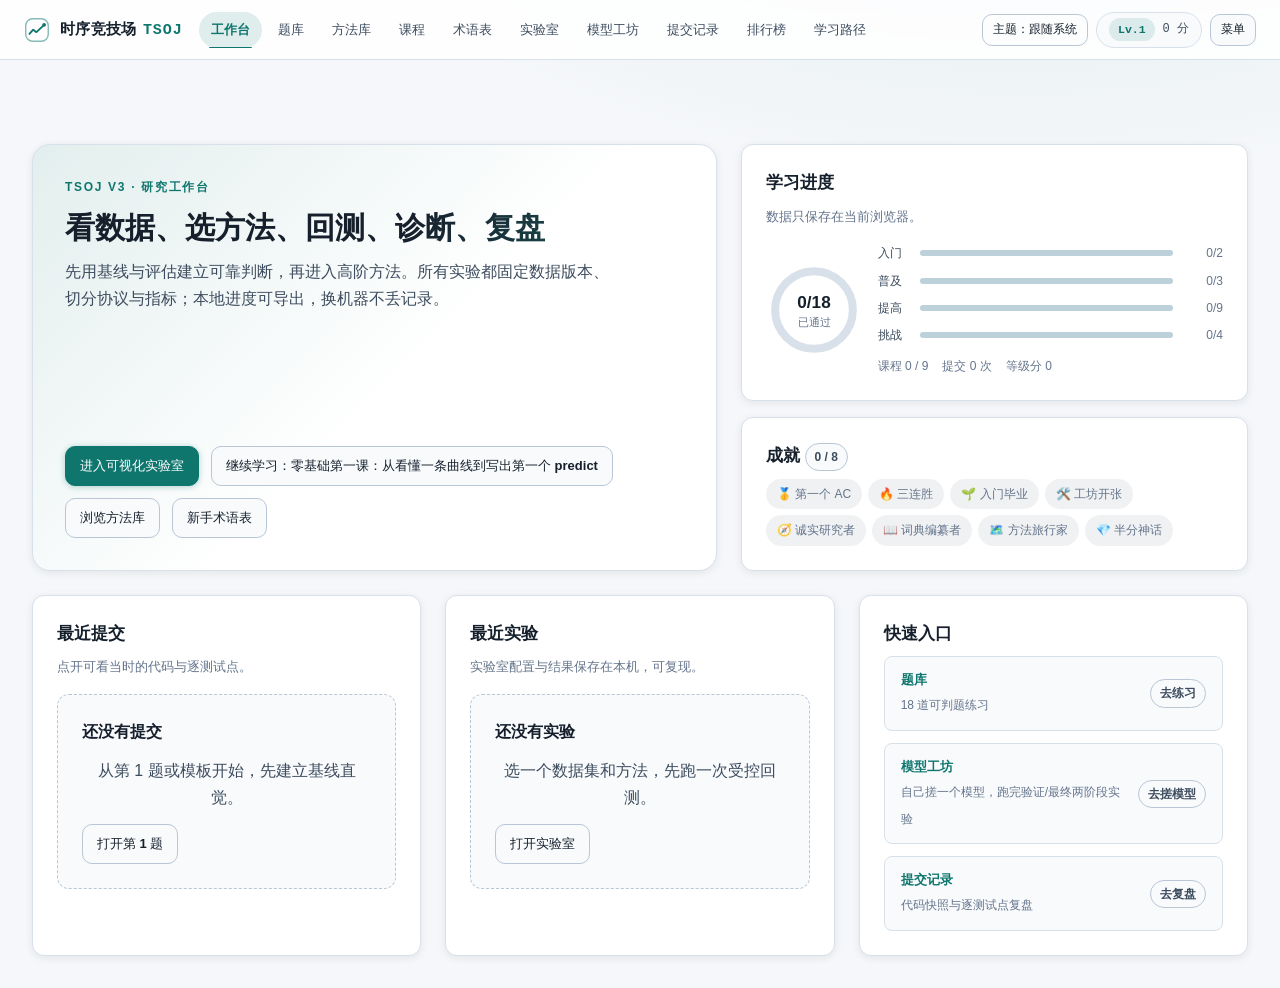
==== index.html @ 906dac53 "fix(v3.9.1): 全面细节审计——router 畸形 hash 崩溃 + CSV 解析边界 + 导入消毒 - router 5 处 decodeURIComponent 未捕获：畸形转义 ha" ====
<!DOCTYPE html>
<html lang="zh-CN">
<head>
<meta charset="utf-8">
<meta name="viewport" content="width=device-width, initial-scale=1">
<!--
  CSP：只保留「网络封锁」这一条，不限制资源来源。
    为什么不用 default-src / script-src 白名单：
      预览面板、文档阅读器这类宿主会把 HTML 塞进 <iframe srcdoc> 渲染，
      此时文档处于「不透明源」，'self' 匹配不到任何 URL —— 连页面自己的 40 个脚本
      都会被一起拦掉，表现为整页白屏（已实测复现）。
    保留什么：
      connect-src 'none'   fetch / XHR / WebSocket / sendBeacon 全部禁止。
                           这才是防「用户代码把数据外传」的关键，且不影响资源加载。
    安全边界在哪：
      真正跑不可信代码的是 judge.js 里的 Web Worker（能力遮蔽 + 原型链冻结 + 超时终止），
      CSP 只是网络层的兜底，不是唯一防线。
-->
<meta http-equiv="Content-Security-Policy" content="connect-src 'none'">
<title>时序竞技场 TSOJ · 时间序列预测在线判题</title>
<meta name="description" content="时序竞技场 TSOJ：写 predict 函数、提交、打败统计基线得分并解锁题解的纯前端时间序列预测判题平台。">
<link rel="stylesheet" href="assets/css/tokens.css?v=fe6d4442">
<link rel="stylesheet" href="assets/css/style.css?v=f87208d3">
<link rel="stylesheet" href="assets/css/components.css?v=613fc188">
<link rel="stylesheet" href="assets/css/pages-v3.css?v=ab569705">

<!-- 启动自检：脚本被拦 / 加载失败 / 1.5s 内没渲染出内容 → 直接把原因显示出来，绝不留白屏 -->
<script>
(function () {
  'use strict';
  var ERRORS = [];
  /** 应用是否已经渲染出内容。渲染过之后就不能再拿遮罩盖页面（见下面的 error 监听）。 */
  var booted = false;
  function appAlive() {
    var v = document.getElementById('view');
    return !!(v && v.innerHTML.replace(/\s+/g, '').length > 0);
  }
  function esc(s) {
    return String(s == null ? '' : s).replace(/[&<>"]/g, function (c) {
      return { '&': '&amp;', '<': '&lt;', '>': '&gt;', '"': '&quot;' }[c];
    });
  }
  function panel(title, detail) {
    var old = document.getElementById('bootFail');
    if (old) {
      var ul = document.getElementById('bootFailDetail');
      if (ul) ul.innerHTML += '<li>' + esc(detail) + '</li>';
      return;
    }
    if (!document.body) return;
    var box = document.createElement('div');
    box.id = 'bootFail';
    box.setAttribute('style', 'position:fixed;inset:0;z-index:99999;padding:32px;background:#0d1117;color:#e6edf3;font:13px/1.8 ui-monospace,Consolas,monospace;overflow:auto');
    box.innerHTML =
      '<h2 style="margin:0 0 12px;font:600 16px/1.4 system-ui;color:#ff9b9b">' + esc(title) + '</h2>' +
      '<p style="margin:0 0 10px;color:#9aa7b6">页面没能正常启动。浏览器给出的原因：</p>' +
      '<ul id="bootFailDetail" style="margin:0 0 18px;padding-left:20px;color:#ffb4b4">' +
      '<li>' + esc(detail) + '</li></ul>' +
      '<p style="margin:0 0 6px;color:#9aa7b6">常见原因与处理：</p>' +
      '<ol style="margin:0;padding-left:20px;color:#c9d4e0">' +
      '<li>脚本被安全策略或广告拦截插件拦了 —— 换 Edge / Chrome 直接打开 index.html</li>' +
      '<li>通过 http 打开时服务器没正确返回 assets 目录 —— 检查 40 个 js 是否都是 200</li>' +
      '<li>拿到的是旧缓存 —— 按 Ctrl+F5 强制刷新</li></ol>' +
      '<p style="margin:18px 0 0"><button type="button" id="bootFailClose" ' +
      'style="font:inherit;padding:6px 14px;border-radius:6px;border:1px solid #3d4652;background:#1b222b;color:#c9d4e0;cursor:pointer">' +
      '关闭提示，继续尝试使用</button></p>';
    document.body.appendChild(box);
    // 必须能关掉：遮罩是 position:fixed 全屏、z-index 极高，关不掉就等于「整站点不动」
    var close = document.getElementById('bootFailClose');
    if (close) {
      close.addEventListener('click', function () {
        if (box.parentNode) box.parentNode.removeChild(box);
      });
    }
  }
  window.addEventListener('error', function (e) {
    var msg;
    if (e && e.target && e.target.tagName === 'SCRIPT') {
      msg = '脚本无法加载：' + (e.target.src || '(未知)');
    } else {
      msg = (e && e.message) ? e.message : '未知脚本错误';
      if (e && e.lineno) msg += '（第 ' + e.lineno + ' 行）';
    }
    ERRORS.push(msg);
    // 关键：只有「还没渲染出任何内容」才算启动失败。
    // 已经渲染过之后再出错属于运行期错误，绝不能拿全屏遮罩盖住页面 ——
    // 那会把「某个按钮抛了个错」放大成「整个站点点不动」，且遮罩本身吞掉所有点击。
    if (booted || appAlive()) {
      booted = true;
      if (window.console && window.console.error) window.console.error('[TSOJ] 运行期错误：' + msg);
      return;
    }
    panel('启动失败', msg);
  }, true);
  window.addEventListener('unhandledrejection', function (e) {
    var r = e && e.reason;
    ERRORS.push('未处理的 Promise 异常：' + ((r && r.message) || r));
  });
  window.addEventListener('load', function () {
    // 脚本全被拦：load 后 TSJ 仍不存在，立刻报（不用等）
    if (typeof window.TSJ === 'undefined') {
      panel('启动失败', '脚本全部被拦截：window.TSJ 未定义（多半是 CSP 或广告拦截插件所致）');
      return;
    }
    // 否则给渲染留出时间：每 500ms 看一次，最多 8 秒
    var tries = 0;
    var timer = setInterval(function () {
      var v = document.getElementById('view');
      if (v && v.innerHTML.replace(/\s+/g, '').length > 0) { booted = true; clearInterval(timer); return; }
      tries++;
      if (tries < 16) return;
      clearInterval(timer);
      if (appAlive()) { booted = true; return; }
      panel('启动失败', '脚本已加载，但 8 秒内没有渲染出任何内容' +
        (ERRORS.length ? '：' + ERRORS[0] : '（无错误信息）'));
    }, 500);
  });
})();
</script>
</head>
<body>

<!-- ============ 跳转链接 ============
     必须是 body 的第一个可聚焦元素：放在顶栏之后的话，键盘用户要先 Tab 过
     logo / 主题 / 菜单 三下才轮到它，「跳过导航」等于没跳。 -->
<a class="ds-skip-link" href="#view">跳到主要内容</a>

<!-- ============ 顶部固定栏 ============ -->
<header class="topbar wk-topbar">
  <a class="brand wk-brand" href="#/" aria-label="时序竞技场 TSOJ 工作台">
    <svg class="brand-logo" width="26" height="26" viewBox="0 0 24 24" fill="none" aria-hidden="true">
      <rect x="1.6" y="1.6" width="20.8" height="20.8" rx="6.4" stroke="currentColor" stroke-width="1.3" opacity="0.5"/>
      <path d="M5 15.6l3.5-3.9 3 2.3L18.6 7.2" stroke="currentColor" stroke-width="1.7"
            stroke-linecap="round" stroke-linejoin="round"/>
      <circle cx="18.6" cy="7.2" r="1.7" fill="currentColor"/>
    </svg>
    <span class="brand-text">时序竞技场 <b>TSOJ</b></span>
  </a>

  <nav class="nav wk-nav" id="nav" aria-label="主导航">
    <a href="#/" data-nav="dashboard">工作台</a>
    <a href="#/problems" data-nav="problems">题库</a>
    <a href="#/methods" data-nav="methods">方法库</a>
    <a href="#/learn" data-nav="learn">课程</a>
    <a href="#/glossary" data-nav="glossary">术语表</a>
    <a href="#/lab" data-nav="lab">实验室</a>
    <a href="#/studio" data-nav="studio">模型工坊</a>
    <a href="#/submissions" data-nav="submissions">提交记录</a>
    <a href="#/ranking" data-nav="ranking">排行榜</a>
    <a href="#/path" data-nav="path">学习路径</a>
  </nav>

  <div class="topbar-right wk-actions">
    <button class="ds-btn ds-btn-ghost ds-btn-sm" id="btnTheme" type="button" aria-label="切换深浅主题">主题</button>
    <div class="score-chip wk-score" id="scoreChip" title="累计等级分 = 各题历史最高分之和">
      <span class="lv" id="lvText">Lv.1</span>
      <span class="pts" id="ptsText">0 分</span>
    </div>
    <button class="ds-btn ds-btn-sm wk-menu-btn" id="btnMenu" type="button" aria-expanded="false" aria-controls="drawerNav">菜单</button>
  </div>
</header>

<nav class="wk-drawer" id="drawerNav" aria-label="移动端主导航">
  <a href="#/" data-nav="dashboard">工作台</a>
  <a href="#/problems" data-nav="problems">题库</a>
  <a href="#/methods" data-nav="methods">方法库</a>
  <a href="#/learn" data-nav="learn">课程</a>
    <a href="#/glossary" data-nav="glossary">术语表</a>
  <a href="#/lab" data-nav="lab">实验室</a>
    <a href="#/studio" data-nav="studio">模型工坊</a>
  <a href="#/submissions" data-nav="submissions">提交记录</a>
  <a href="#/ranking" data-nav="ranking">排行榜</a>
  <a href="#/path" data-nav="path">学习路径</a>
</nav>

<!-- ============ 视图容器 ============
     tabindex="-1"：路由切换后把焦点交给 #view，读屏用户能感知「内容已更新」 -->
<main id="view" class="view wk-main" role="main" tabindex="-1"></main>

<!-- ============ 引导 / 弹层 ============
     role/aria-modal 由 app/a11y.js 在打开时再确认一次；关闭后焦点回到 #view -->
<div id="overlay" class="overlay hidden" role="dialog" aria-modal="true" tabindex="-1"></div>

<!-- ============ 轻提示（aria-live 播报，不打断操作） ============ -->
<div id="toast" class="toast" role="status" aria-live="polite"></div>

<!-- 经典 script 按顺序加载，全部挂到 window.TSJ 命名空间
     应用层顺序固定：util → core → schema → store → storage → ui → a11y → views → problem → pages → library → boards → app.js
     （app.js 必须最后，末尾同步 init()） -->
<!-- 脚本没跑起来时的兜底。
     必须做成 fixed 卡片：`<main>` 有 min-height:calc(100vh - 顶栏)，放在它后面的普通流内容
     会被顶到首屏之外 —— 用户看到的只是「顶栏正常、内容区全空、点哪都没反应」。
     触发场景：预览面板把 HTML 塞进 <iframe sandbox>（默认拦脚本）、浏览器禁用 JS。
     注意：这段只在脚本被禁用时渲染，不影响正常布局。 -->
<noscript>
  <div class="boot-noscript">
    <h2>这个页面需要 JavaScript，但它没有运行</h2>
    <p>内容区是空的、导航点不动，原因就在这里 —— 不是链接坏了。</p>
    <p><b>最常见的原因</b>：预览面板把页面放进了带 <code>sandbox</code> 的 iframe，默认会拦掉脚本；
    其次是浏览器或插件禁用了 JavaScript。</p>
    <p><b>怎么用</b>：把 <code>ts-dojo-standalone.html</code> 下载到本机，双击用 Edge / Chrome 打开；
    或在预览面板里选「在浏览器中打开」。</p>
  </div>
</noscript>
<script src="assets/js/datasets.js?v=e1bd942b"></script>
<script src="assets/js/problems.js?v=8197e00b"></script>
<script src="assets/js/methods.js?v=92c8630b"></script>
<script src="assets/js/content/references.js?v=fe60ee92"></script>
<script src="assets/js/content/courses.js?v=5e09eb31"></script>
<script src="assets/js/content/method-details.js?v=fdebb608"></script>
<script src="assets/js/content/content.js?v=2ddaf58b"></script>
<script src="assets/js/content/glossary.js?v=87dd8666"></script>
<script src="assets/js/judge.js?v=c2e265e6"></script>
<script src="assets/js/editor.js?v=e41fe62d"></script>
<script src="assets/js/chart.js?v=30a3c952"></script>
<script src="assets/js/charts/core.js?v=5595901f"></script>
<script src="assets/js/charts/series.js?v=4a88d36e"></script>
<script src="assets/js/charts/diagnostics.js?v=fa1a8b98"></script>
<script src="assets/js/lab/config.js?v=de6f9e04"></script>
<script src="assets/js/lab/adapters.js?v=f62e1678"></script>
<script src="assets/js/lab/stats.js?v=9e54bdd4"></script>
<script src="assets/js/lab/runner.js?v=dd9cc347"></script>
<script src="assets/js/app/util.js?v=81bf3847"></script>
<script src="assets/js/app/core.js?v=04b279d8"></script>
<script src="assets/js/app/schema.js?v=b1d13809"></script>
<script src="assets/js/app/store.js?v=28517197"></script>
<script src="assets/js/app/storage.js?v=a0a5187d"></script>
<script src="assets/js/app/lifecycle.js?v=a4d6578a"></script>
<script src="assets/js/app/ui.js?v=2ae4d02e"></script>
<script src="assets/js/app/a11y.js?v=8a036472"></script>
<script src="assets/js/app/theme.js?v=ed67524f"></script>
<script src="assets/js/app/views.js?v=43b06c35"></script>
<script src="assets/js/app/problem-extras.js?v=074fc346"></script>
<script src="assets/js/app/problem.js?v=e3df9dd5"></script>
<script src="assets/js/app/pages.js?v=16de4e5e"></script>
<script src="assets/js/app/lab-storage.js?v=7b178608"></script>
<script src="assets/js/app/lab-panels.js?v=d1c740d0"></script>
<script src="assets/js/app/lab-live.js?v=4b950d56"></script>
<script src="assets/js/app/studio-storage.js?v=dfff11ae"></script>
<script src="assets/js/app/studio-report.js?v=4410826a"></script>
<script src="assets/js/app/studio-csv.js?v=635934df"></script>
<script src="assets/js/app/studio.js?v=3a1cf15b"></script>
<script src="assets/js/app/achievements.js?v=d79f0867"></script>
<script src="assets/js/app/dashboard.js?v=efd6ea77"></script>
<script src="assets/js/app/learn.js?v=cce3dd77"></script>
<script src="assets/js/app/method-detail.js?v=af1941c5"></script>
<script src="assets/js/app/lab.js?v=743af1bf"></script>
<script src="assets/js/app/library.js?v=3eeaffea"></script>
<script src="assets/js/app/glossary.js?v=6ab46bc1"></script>
<script src="assets/js/app/boards.js?v=8d7dd0d4"></script>
<script src="assets/js/app/storage-extras.js?v=9b4e4a46"></script>
<script src="assets/js/app/cmdk.js?v=8ed14d74"></script>
<script src="assets/js/app/links.js?v=c2ed7a20"></script>
<script src="assets/js/app/router.js?v=6ae5d478"></script>
<script src="assets/js/app.js?v=1b95347c"></script>
</body>
</html>
---- assets/css/tokens.css ----
/* =========================================================================
   v3 设计令牌（Design Tokens）
   - 只放变量，不放业务样式；html:root 优先级高于旧 style.css 的 :root，
     因此可以安全地按「tokens → 旧样式 → 组件 → 页面」顺序加载并覆盖旧硬编码色。
   - light 主题挂在 html[data-theme="light"]；system 由 app/theme.js 解析。
   ========================================================================= */

html:root {
  color-scheme: dark;

  /* 背景与表面 */
  --v3-bg:        #0a0e13;
  --v3-bg-2:      #0e141b;
  --v3-panel:     #121a23;
  --v3-panel-2:   #0f151d;
  --v3-panel-3:   #17212c;
  --v3-line:      #222c37;
  --v3-line-2:    #334154;
  --v3-shadow:    0 10px 30px rgba(0, 0, 0, 0.35);
  --v3-shadow-sm: 0 2px 8px rgba(0, 0, 0, 0.28);

  /* 文本 */
  --v3-text:      #e6edf5;
  --v3-text-dim:  #b3c0d0;
  --v3-muted:     #8b98a9;

  /* 品牌与状态 */
  --v3-accent:      #2dd4bf;
  --v3-accent-2:    #22b8a6;
  --v3-accent-soft: rgba(45, 212, 191, 0.14);
  --v3-indigo:      #8b9cff;
  --v3-violet:      #c084fc;
  --v3-ok:          #34d399;
  --v3-warn:        #f5b942;
  --v3-err:         #f87171;

  /* 方法五层 tier 色：卡片徽标 / 分类点 / 课程级别着色用（深色） */
  --tier-classic:     #2dd4bf;
  --tier-competition: #f5b942;
  --tier-deep:        #c084fc;
  --tier-foundation:  #7dd3fc;
  --tier-eval:        #fb7185;

  /* 图表语义色：全站固定，不只靠颜色区分 */
  --v3-chart-history: #7dd3fc;
  --v3-chart-actual:  #34d399;
  --v3-chart-pred:    #2dd4bf;
  --v3-chart-baseline:#f5b942;
  --v3-chart-interval:rgba(125, 211, 252, 0.16);
  --v3-chart-grid:    rgba(147, 165, 183, 0.18);
  --v3-chart-axis:    #8b98a9;

  /* 代码编辑器（自研编辑器用）：浅色主题必须整套换掉，
     否则浅底上还是粉彩字——正文 #c9d5e1 在 #f8fafc 上对比度只有 1.3:1 */
  --ed-fg:         #c9d5e1;
  --ed-gutter-bg:  #0b1116;
  --ed-gutter-fg:  #55636f;
  --tok-com:       #5a6a7a;
  --tok-str:       #a5e8a0;
  --tok-num:       #f0b072;
  --tok-kw:        #8b9cff;
  --tok-bi:        #4fd1c5;

  /* 难度徽章 / 正文代码块：浅色下必须换深色字，否则 1.2–1.6:1 */
  --diff-ru:       #4ade80;
  --diff-pu:       #60a5fa;
  --diff-ti:       #fbbf24;
  --diff-ch:       #f87171;
  --md-code-fg:    #9ee9dc;
  --md-pre-fg:     #c8d4e0;

  /* 字体与节奏 */
  --v3-sans: -apple-system, BlinkMacSystemFont, "Segoe UI", "PingFang SC",
    "Hiragino Sans GB", "Microsoft YaHei", "Source Han Sans SC", "Noto Sans CJK SC", sans-serif;
  --v3-mono: ui-monospace, SFMono-Regular, "SF Mono", Menlo, Consolas,
    "Liberation Mono", "Courier New", monospace;

  --v3-fs-body: 16px;
  --v3-fs-sm: 13px;
  --v3-fs-xs: 12px;
  --v3-fs-h1: 30px;
  --v3-fs-h2: 22px;
  --v3-fs-h3: 17px;

  --v3-space-1: 4px;
  --v3-space-2: 8px;
  --v3-space-3: 12px;
  --v3-space-4: 16px;
  --v3-space-5: 24px;
  --v3-space-6: 32px;

  --v3-radius-sm: 8px;
  --v3-radius: 12px;
  --v3-radius-lg: 18px;

  --v3-max: 1280px;
  --v3-topbar-h: 60px;
}

html[data-theme="light"] {
  color-scheme: light;

  --v3-bg:        #f5f7fa;
  --v3-bg-2:      #eef2f7;
  --v3-panel:     #ffffff;
  --v3-panel-2:   #f8fafc;
  --v3-panel-3:   #eef2f7;
  --v3-line:      #d8e0ea;
  --v3-line-2:    #b9c6d6;
  --v3-shadow:    0 10px 28px rgba(15, 23, 42, 0.10);
  --v3-shadow-sm: 0 2px 8px rgba(15, 23, 42, 0.08);

  --v3-text:      #16202c;
  --v3-text-dim:  #3d4c5e;
  --v3-muted:     #64748b;

  --v3-accent:      #0f766e;
  --v3-accent-2:    #115e59;
  --v3-accent-soft: rgba(15, 118, 110, 0.12);
  --v3-indigo:      #4f46e5;
  --v3-violet:      #7c3aed;
  --v3-ok:          #047857;
  --v3-warn:        #b45309;
  --v3-err:         #b91c1c;

  --tier-classic:     #0f766e;
  --tier-competition: #b45309;
  --tier-deep:        #7c3aed;
  --tier-foundation:  #0369a1;
  --tier-eval:        #be123c;

  --v3-chart-history: #0369a1;
  --v3-chart-actual:  #047857;
  --v3-chart-pred:    #0f766e;
  --v3-chart-baseline:#b45309;
  --v3-chart-interval:rgba(3, 105, 161, 0.12);
  --v3-chart-grid:    rgba(100, 116, 139, 0.24);
  --v3-chart-axis:    #475569;

  /* 编辑器：浅底深字。取值都按 WCAG AA（≥4.5:1）对着 --v3-panel-2 校过 */
  --ed-fg:         #1f2937;
  --ed-gutter-bg:  #eef2f7;
  --ed-gutter-fg:  #64748b;
  --tok-com:       #6b7280;
  --tok-str:       #047857;
  --tok-num:       #b45309;
  --tok-kw:        #4338ca;
  --tok-bi:        #0f766e;
  --diff-ru:       #15803d;
  --diff-pu:       #1d4ed8;
  --diff-ti:       #b45309;
  --diff-ch:       #b91c1c;
  --md-code-fg:    #0f766e;
  --md-pre-fg:     #1f2937;
}

/* 让旧变量跟随新令牌，减少“半新半旧”的色板 */
html:root {
  --bg:        var(--v3-bg);
  --bg-2:      var(--v3-bg-2);
  --panel:     var(--v3-panel);
  --panel-2:   var(--v3-panel-2);
  --panel-3:   var(--v3-panel-3);
  --line:      var(--v3-line);
  --line-2:    var(--v3-line-2);
  --text:      var(--v3-text);
  --text-dim:  var(--v3-text-dim);
  --muted:     var(--v3-muted);
  --accent:    var(--v3-accent);
  --accent-2:  var(--v3-accent-2);
  --accent-soft: var(--v3-accent-soft);
  --ok:        var(--v3-ok);
  --warn:      var(--v3-warn);
  --err:       var(--v3-err);
  --indigo:    var(--v3-indigo);
  --purple:    var(--v3-violet);
  --topbar-h:  var(--v3-topbar-h);
  --radius:    var(--v3-radius);
  --sans:      var(--v3-sans);
  --mono:      var(--v3-mono);
}
---- assets/css/style.css ----
/* =========================================================================
   时序竞技场 TSOJ —— 暗色主题样式表
   设计原则：深色底 + 单一青绿强调色，层次靠明度与细边框，不使用花哨渐变。
   ========================================================================= */

:root {
  --bg:        #0b0f14;
  --bg-2:      #0f151c;
  --panel:     #131a22;
  --panel-2:   #0e141a;
  --panel-3:   #182029;
  --line:      #222c37;
  --line-2:    #2e3b4a;
  --text:      #dce4ed;
  --text-dim:  #a5b2c1;
  --muted:     #7a8798;
  --accent:    #2dd4bf;
  --accent-2:  #1fb8a6;
  --accent-soft: rgba(45, 212, 191, 0.12);
  --indigo:    #8b9cff;
  --ok:        #34d399;
  --warn:      #f5b942;
  --err:       #f87171;
  --purple:    #c084fc;

  --sans: -apple-system, BlinkMacSystemFont, "Segoe UI", "PingFang SC", "Hiragino Sans GB",
          "Microsoft YaHei", "Source Han Sans SC", "Noto Sans CJK SC", sans-serif;
  --mono: ui-monospace, SFMono-Regular, "SF Mono", Menlo, Consolas, "Liberation Mono",
          "Courier New", monospace;

  --topbar-h: 56px;
  --radius: 10px;
}

* { box-sizing: border-box; }

html, body { margin: 0; padding: 0; }

body {
  background: var(--bg);
  color: var(--text);
  font-family: var(--sans);
  font-size: 14px;
  line-height: 1.62;
  padding-top: var(--topbar-h);
  -webkit-font-smoothing: antialiased;
  text-rendering: optimizeLegibility;
}

a { color: var(--accent); text-decoration: none; }
a:hover { text-decoration: none; color: #5eead4; }

button { font-family: inherit; font-size: inherit; }

code, pre, kbd { font-family: var(--mono); }

::selection { background: rgba(45, 212, 191, 0.25); }

/* 统一焦点样式：键盘可达性 */
:focus-visible {
  outline: 2px solid var(--accent);
  outline-offset: 2px;
  border-radius: 4px;
}

.hidden { display: none !important; }

/* =========================================================================
   顶部栏
   ========================================================================= */
.topbar {
  position: fixed;
  top: 0; left: 0; right: 0;
  height: var(--topbar-h);
  display: flex;
  align-items: center;
  gap: 26px;
  padding: 0 20px;
  background: rgba(11, 15, 20, 0.94);
  border-bottom: 1px solid var(--line);
  z-index: 60;
}

.brand {
  display: inline-flex;
  align-items: center;
  gap: 9px;
  color: var(--accent);
  flex: 0 0 auto;
}
.brand-text {
  color: var(--text);
  font-size: 15px;
  letter-spacing: 0.02em;
  white-space: nowrap;
}
.brand-text b {
  color: var(--accent);
  font-family: var(--mono);
  letter-spacing: 0.06em;
  margin-left: 2px;
}

.nav {
  display: flex;
  align-items: center;
  gap: 4px;
  flex: 1 1 auto;
}
.nav a {
  color: var(--text-dim);
  padding: 6px 12px;
  border-radius: 7px;
  font-size: 13.5px;
  white-space: nowrap;
  transition: background 0.14s ease, color 0.14s ease;
}
.nav a:hover { background: var(--panel-3); color: var(--text); }
.nav a.on { color: var(--accent); background: var(--accent-soft); }

.topbar-right { flex: 0 0 auto; display: flex; align-items: center; gap: 10px; }

.score-chip {
  display: inline-flex;
  align-items: center;
  gap: 8px;
  border: 1px solid var(--line-2);
  background: var(--panel-2);
  border-radius: 999px;
  padding: 4px 12px 4px 4px;
  font-size: 12.5px;
}
.score-chip .lv {
  background: var(--accent-soft);
  color: var(--accent);
  border-radius: 999px;
  padding: 2px 9px;
  font-family: var(--mono);
  font-size: 11.5px;
  font-weight: 600;
}
.score-chip .pts { color: var(--text-dim); font-family: var(--mono); font-size: 12px; }

/* =========================================================================
   通用页面骨架
   ========================================================================= */
.view { min-height: calc(100vh - var(--topbar-h)); }

.page {
  max-width: 1080px;
  margin: 0 auto;
  padding: 30px 22px 70px;
}

.page-head { margin-bottom: 20px; }
.page-head h1 {
  margin: 0 0 6px;
  font-size: 22px;
  font-weight: 600;
  letter-spacing: 0.01em;
}
.page-head .sub { margin: 0; color: var(--muted); font-size: 13px; }

.section-title {
  margin: 30px 0 12px;
  font-size: 14px;
  font-weight: 600;
  color: var(--text-dim);
  letter-spacing: 0.04em;
}

/* =========================================================================
   难度徽章 / 标签 / 状态
   ========================================================================= */
.badge {
  display: inline-block;
  padding: 1px 9px;
  border-radius: 999px;
  font-size: 11.5px;
  line-height: 19px;
  font-weight: 600;
  border: 1px solid transparent;
  white-space: nowrap;
}
.diff-ru   { color: var(--diff-ru, #4ade80); background: color-mix(in srgb, var(--diff-ru, #4ade80) 10%, transparent); border-color: color-mix(in srgb, var(--diff-ru, #4ade80) 28%, transparent); }
.diff-pu   { color: var(--diff-pu, #60a5fa); background: color-mix(in srgb, var(--diff-pu, #60a5fa) 10%, transparent); border-color: color-mix(in srgb, var(--diff-pu, #60a5fa) 28%, transparent); }
.diff-ti   { color: var(--diff-ti, #fbbf24); background: color-mix(in srgb, var(--diff-ti, #fbbf24) 10%, transparent); border-color: color-mix(in srgb, var(--diff-ti, #fbbf24) 28%, transparent); }
.diff-ch   { color: var(--diff-ch, #f87171); background: color-mix(in srgb, var(--diff-ch, #f87171) 10%, transparent); border-color: color-mix(in srgb, var(--diff-ch, #f87171) 30%, transparent); }

.tag {
  display: inline-block;
  padding: 1px 7px;
  margin: 0 4px 2px 0;
  border-radius: 5px;
  background: var(--panel-3);
  border: 1px solid var(--line);
  color: var(--text-dim);
  font-size: 11px;
  white-space: nowrap;
}

.status-ok  { color: var(--ok); font-weight: 600; }
.status-no  { color: #46525f; }

/* =========================================================================
   筛选 chip
   ========================================================================= */
.filters { display: flex; gap: 8px; flex-wrap: wrap; margin-bottom: 16px; }
.chip {
  background: var(--panel-2);
  border: 1px solid var(--line);
  color: var(--text-dim);
  border-radius: 999px;
  padding: 5px 14px;
  cursor: pointer;
  font-size: 12.5px;
  transition: all 0.14s ease;
}
.chip:hover { border-color: var(--line-2); color: var(--text); }
.chip-on {
  background: var(--accent-soft);
  border-color: rgba(45, 212, 191, 0.45);
  color: var(--accent);
}

/* =========================================================================
   表格
   ========================================================================= */
.table-wrap {
  border: 1px solid var(--line);
  border-radius: var(--radius);
  overflow: hidden;
  background: var(--panel);
}
table.ptable {
  width: 100%;
  border-collapse: separate;
  border-spacing: 0;
  font-size: 13.5px;
}
table.ptable th {
  text-align: left;
  font-weight: 600;
  font-size: 12px;
  letter-spacing: 0.05em;
  color: var(--muted);
  background: var(--panel-2);
  padding: 10px 14px;
  border-bottom: 1px solid var(--line);
  white-space: nowrap;
}
table.ptable td {
  padding: 12px 14px;
  border-bottom: 1px solid var(--line);
  vertical-align: middle;
}
table.ptable tbody tr:last-child td { border-bottom: 0; }
table.ptable tbody tr.prow { cursor: pointer; transition: background 0.12s ease; }
table.ptable tbody tr.prow:hover { background: var(--panel-3); }
table.ptable tbody tr.prow:focus-visible { outline: 2px solid var(--accent); outline-offset: -2px; }
table.ptable .num { text-align: right; font-family: var(--mono); font-size: 12.5px; color: var(--text-dim); }
table.ptable .idx { font-family: var(--mono); color: var(--muted); font-size: 12.5px; }
.p-title { color: var(--text); font-weight: 500; }
.p-title:hover { color: var(--accent); }

/* =========================================================================
   题目页：左右分栏
   ========================================================================= */
.problem-layout {
  display: grid;
  grid-template-columns: var(--split, 46%) 7px minmax(0, 1fr);
  height: calc(100vh - var(--topbar-h));
}

.splitter {
  cursor: col-resize;
  background: var(--line);
  border-left: 1px solid var(--bg);
  border-right: 1px solid var(--bg);
  transition: background 0.14s ease;
}
.splitter:hover, body.dragging .splitter { background: var(--accent-2); }
body.dragging { user-select: none; cursor: col-resize; }

.pane { min-width: 0; min-height: 0; }
.pane-left { overflow-y: auto; padding: 20px 22px 60px; }
.pane-right {
  display: flex;
  flex-direction: column;
  overflow: hidden;
  background: var(--bg-2);
  border-left: 1px solid var(--line);
}

/* 题头 */
.problem-head { border-bottom: 1px solid var(--line); padding-bottom: 14px; margin-bottom: 16px; }
.crumb { font-size: 12px; color: var(--muted); margin-bottom: 8px; }
.crumb a { color: var(--muted); }
.crumb a:hover { color: var(--accent); }
.problem-head h1 { margin: 0 0 10px; font-size: 19px; font-weight: 600; line-height: 1.4; }
.meta-row { display: flex; flex-wrap: wrap; align-items: center; gap: 8px; }
.meta-row .sep { color: var(--line-2); }
.meta-item { font-size: 12px; color: var(--muted); font-family: var(--mono); }

/* =========================================================================
   Markdown 渲染
   ========================================================================= */
.md { font-size: 13.5px; color: var(--text-dim); }
.md .md-h {
  color: var(--text);
  font-size: 13.5px;
  font-weight: 600;
  margin: 22px 0 8px;
  padding-left: 9px;
  border-left: 2px solid var(--accent-2);
  line-height: 1.4;
}
.md .md-p { margin: 0 0 10px; }
.md .md-list { margin: 0 0 12px; padding-left: 20px; }
.md .md-list li { margin: 3px 0; }
.md .md-code {
  background: var(--panel-2);
  border: 1px solid var(--line);
  border-radius: 8px;
  padding: 11px 13px;
  overflow-x: auto;
  font-size: 12.5px;
  line-height: 1.65;
  color: var(--md-pre-fg, #c8d4e0);
  margin: 0 0 12px;
}
.md .md-inline {
  background: var(--panel-3);
  border: 1px solid var(--line);
  border-radius: 4px;
  padding: 0 5px;
  font-size: 12.3px;
  color: var(--md-code-fg, #9ee9dc);
  white-space: nowrap;
}
.md strong { color: var(--text); font-weight: 600; }
.md em { color: var(--text-dim); }
.md .md-hr { border: 0; border-top: 1px solid var(--line); margin: 18px 0; }
.md .md-quote {
  margin: 0 0 12px;
  padding: 8px 12px;
  border-left: 2px solid var(--line-2);
  background: var(--panel-2);
  border-radius: 0 6px 6px 0;
  color: var(--muted);
  font-size: 12.5px;
}

/* 图表卡片 */
.chart-card {
  margin: 18px 0 8px;
  border: 1px solid var(--line);
  border-radius: var(--radius);
  background: var(--panel);
  padding: 12px 12px 8px;
}
.chart-card .chart-title {
  display: flex;
  justify-content: space-between;
  align-items: baseline;
  font-size: 12px;
  color: var(--muted);
  margin-bottom: 6px;
  letter-spacing: 0.03em;
}
.chart-canvas { display: block; width: 100%; }
.chart-legend { display: flex; gap: 16px; flex-wrap: wrap; padding: 4px 2px 2px; }
.legend-item { display: inline-flex; align-items: center; gap: 6px; font-size: 11.5px; color: var(--muted); }
.legend-dot { width: 14px; height: 0; border-top-width: 2px; border-top-style: solid; display: inline-block; }
.legend-dot.dash { border-top-style: dashed; }
/* 事件标记（促销日）：实心圆点，与三种线型图例区分开 */
.legend-dot.dot-mark { width: 7px; height: 7px; border: 0; border-radius: 50%; background: var(--v3-warn); }

/* 分量预览（P18）：总量图下方并排的小图，窄屏自动堆叠 */
.parts-head { font-size: 11px; color: var(--muted); margin-top: 10px; }
.parts-strip { display: grid; grid-template-columns: repeat(auto-fit, minmax(220px, 1fr)); gap: 10px; margin-top: 4px; }
.part-cell { min-width: 0; }
.part-cell .part-name { font-size: 11px; color: var(--muted); margin-bottom: 2px; }
.part-chart { display: block; width: 100%; }

/* 继续深入：本题对应的方法卡与课程（方法库能跳题目，这里是回程路） */
.rel-box {
  display: flex;
  flex-wrap: wrap;
  align-items: center;
  gap: 8px;
  margin: 14px 0 4px;
  padding: 10px 12px;
  border: 1px solid var(--line);
  border-radius: var(--radius);
  background: var(--panel);
}
.rel-label { font-size: 11.5px; color: var(--muted); }
.rel-chip {
  font-size: 12px;
  color: var(--text-dim);
  text-decoration: none;
  border: 1px solid var(--line);
  border-radius: 999px;
  padding: 3px 11px;
  transition: all 0.14s ease;
}
.rel-chip:hover { border-color: var(--line-2); color: var(--text); background: var(--panel-2); }
.rel-chip-course { color: var(--accent); border-color: rgba(45, 212, 191, 0.35); }

/* 提示折叠 */
.hints {
  margin-top: 18px;
  border: 1px solid var(--line);
  border-radius: var(--radius);
  background: var(--panel);
  overflow: hidden;
}
.hints > summary {
  cursor: pointer;
  padding: 11px 14px;
  font-size: 13px;
  color: var(--text-dim);
  list-style: none;
  user-select: none;
}
.hints > summary::-webkit-details-marker { display: none; }
.hints > summary::before {
  content: "▸";
  display: inline-block;
  margin-right: 8px;
  color: var(--accent-2);
  transition: transform 0.15s ease;
}
.hints[open] > summary::before { transform: rotate(90deg); }
.hints > summary:hover { color: var(--text); }
.hints .hints-body { padding: 0 14px 14px 30px; }
.hints ol { margin: 0; padding-left: 16px; color: var(--text-dim); font-size: 13px; }
.hints li { margin: 5px 0; }

/* =========================================================================
   编辑器工具栏 / 按钮
   ========================================================================= */
.editor-toolbar {
  flex: 0 0 auto;
  display: flex;
  flex-wrap: wrap;          /* 放不下就换行，绝不让 hint 文字压到按钮上 */
  align-items: center;
  justify-content: space-between;
  gap: 12px;
  padding: 9px 14px;
  border-bottom: 1px solid var(--line);
  background: var(--panel-2);
}
.tb-left { display: flex; align-items: center; gap: 10px; min-width: 0; flex: 1 1 auto; overflow: hidden; }
.file-chip {
  font-family: var(--mono);
  font-size: 12px;
  color: var(--accent);
  background: var(--accent-soft);
  border-radius: 5px;
  padding: 2px 8px;
  white-space: nowrap;
}
.tb-hint { font-size: 11.5px; color: var(--muted); white-space: nowrap; overflow: hidden; text-overflow: ellipsis; min-width: 0; }
.tb-right { display: flex; align-items: center; gap: 8px; flex: 0 0 auto; }

.btn {
  border: 1px solid var(--line-2);
  background: var(--panel-3);
  color: var(--text-dim);
  border-radius: 7px;
  padding: 6px 13px;
  font-size: 12.5px;
  cursor: pointer;
  white-space: nowrap;
  transition: all 0.14s ease;
}
.btn:hover:not(:disabled) { border-color: #3d4d5f; color: var(--text); background: #1e2732; }
.btn:disabled { opacity: 0.42; cursor: not-allowed; }
.btn-primary {
  background: var(--accent-2);
  border-color: var(--accent-2);
  color: #06211d;
  font-weight: 600;
}
.btn-primary:hover:not(:disabled) { background: #29c9b6; border-color: #29c9b6; color: #06211d; }
.btn-ghost { background: transparent; }
.btn-sm { padding: 4px 10px; font-size: 12px; }

/* =========================================================================
   自研编辑器
   ========================================================================= */
.editor-host {
  flex: 1 1 auto;
  min-height: 180px;
  margin: 12px 14px;
  display: flex;
}

.tsj-editor {
  --ed-font: 13px;
  --ed-line: 20px;
  position: relative;
  display: flex;
  width: 100%;
  height: 100%;
  min-height: 0;
  background: var(--panel-2);
  border: 1px solid var(--line);
  border-radius: 9px;
  overflow: hidden;
  font-family: var(--mono);
}
.tsj-editor:focus-within { border-color: rgba(45, 212, 191, 0.5); }

.ed-gutter {
  flex: 0 0 auto;
  width: 46px;
  overflow: hidden;
  background: var(--ed-gutter-bg, #0b1116);
  border-right: 1px solid var(--line);
  position: relative;
}
.ed-gutter-inner { padding: 10px 0; will-change: transform; }
.ed-ln {
  height: var(--ed-line);
  line-height: var(--ed-line);
  font-size: 11.5px;
  color: var(--ed-gutter-fg, #3f4b58);
  text-align: right;
  padding-right: 9px;
  font-family: var(--mono);
  font-variant-numeric: tabular-nums;
  transition: color 0.12s ease;
}
.ed-ln.cur { color: var(--accent); }
.ed-ln.ed-ln-err { color: var(--err); font-weight: 700; }
.ed-ln.ed-ln-err::before {
  content: "●";
  font-size: 7px;
  margin-right: 4px;
  vertical-align: 2px;
}

.ed-body { position: relative; flex: 1 1 auto; min-width: 0; }

.ed-highlight,
.ed-input {
  position: absolute;
  top: 0; left: 0;
  width: 100%;
  height: 100%;
  margin: 0;
  padding: 10px 12px;
  border: 0;
  font-family: var(--mono);
  font-size: var(--ed-font);
  line-height: var(--ed-line);
  letter-spacing: 0;
  tab-size: 2;
  -moz-tab-size: 2;
  white-space: pre;
  overflow-wrap: normal;
  word-break: normal;
}
.ed-highlight {
  overflow: hidden;
  color: var(--ed-fg, #c9d5e1);
  pointer-events: none;
  z-index: 1;
}
.ed-highlight code { font: inherit; }
.ed-input {
  overflow: auto;
  resize: none;
  background: transparent;
  color: transparent;
  caret-color: var(--accent);
  outline: none;
  z-index: 2;
  white-space: pre;
  overflow-x: auto;
}
.ed-input::selection { background: rgba(45, 212, 191, 0.26); color: transparent; }

/* 语法高亮配色 */
.tok-com { color: var(--tok-com, #5a6a7a); font-style: italic; }
.tok-str { color: var(--tok-str, #a5e8a0); }
.tok-num { color: var(--tok-num, #f0b072); }
.tok-kw  { color: var(--tok-kw, #8b9cff); }
.tok-bi  { color: var(--tok-bi, #4fd1c5); }

/* =========================================================================
   判题结果面板
   ========================================================================= */
.result-panel {
  flex: 0 0 auto;
  max-height: 47%;
  overflow-y: auto;
  border-top: 1px solid var(--line);
  padding: 14px;
  background: var(--bg-2);
}
.result-empty {
  color: var(--muted);
  font-size: 12.5px;
  text-align: center;
  padding: 22px 10px;
  line-height: 1.9;
}
.result-hint { color: var(--text-dim); font-size: 12px; }
.result-empty code {
  background: var(--panel-3);
  border-radius: 4px;
  padding: 1px 5px;
  color: var(--md-code-fg, #9ee9dc);
  font-size: 11.5px;
}

.result-head { display: flex; align-items: center; gap: 16px; margin-bottom: 14px; }

.ring-wrap { position: relative; width: 74px; height: 74px; flex: 0 0 auto; }
.ring { width: 74px; height: 74px; transform: rotate(-90deg); }
.ring-bg { fill: none; stroke: #1c2632; stroke-width: 6; }
.ring-fg { fill: none; stroke: var(--accent); stroke-width: 6; stroke-linecap: round; transition: stroke-dashoffset 0.5s ease; }
.ring-fg.warn { stroke: var(--warn); }
.ring-fg.bad  { stroke: var(--err); }
.ring-label {
  position: absolute;
  inset: 0;
  display: flex;
  flex-direction: column;
  align-items: center;
  justify-content: center;
  font-family: var(--mono);
}
.ring-label b { font-size: 17px; color: var(--text); line-height: 1.1; }
.ring-label span { font-size: 9.5px; color: var(--muted); letter-spacing: 0.08em; }

.result-summary { min-width: 0; }
.verdict { font-size: 13.5px; font-weight: 600; margin-bottom: 3px; }
.verdict-ac  { color: var(--ok); }
.verdict-wa  { color: var(--warn); }
.verdict-re  { color: var(--err); }
.verdict-tle { color: var(--purple); }
.result-sub { font-size: 12px; color: var(--muted); }
.result-sub.dim { color: #5d6a78; font-size: 11.5px; }

.cases { display: flex; flex-direction: column; gap: 4px; margin-bottom: 14px; }
.case {
  display: grid;
  grid-template-columns: 42px 1fr auto auto;
  gap: 10px;
  align-items: center;
  padding: 6px 9px;
  border-radius: 7px;
  background: var(--panel-2);
  border: 1px solid var(--line);
  font-size: 12px;
}
.case .verdict-mini {
  font-family: var(--mono);
  font-size: 10.5px;
  font-weight: 700;
  letter-spacing: 0.04em;
  text-align: center;
  border-radius: 4px;
  padding: 1px 0;
}
.vm-ac  { color: var(--ok);   background: rgba(52, 211, 153, 0.12); }
.vm-wa  { color: var(--warn); background: rgba(245, 185, 66, 0.12); }
.vm-re  { color: var(--err);  background: rgba(248, 113, 113, 0.12); }
.vm-tle { color: var(--purple); background: rgba(192, 132, 252, 0.12); }
.case .case-idx { color: var(--muted); font-size: 11.5px; }
.case .case-metric { font-family: var(--mono); color: var(--text-dim); font-size: 11.5px; text-align: right; }
.case .case-score { font-family: var(--mono); color: var(--text); font-size: 12px; font-weight: 600; min-width: 26px; text-align: right; }
.case .case-err {
  grid-column: 1 / -1;
  color: var(--err);
  font-family: var(--mono);
  font-size: 11.5px;
  padding-top: 4px;
  border-top: 1px dashed rgba(248, 113, 113, 0.25);
  word-break: break-all;
  white-space: pre-wrap;
}

/* 指标对比条 */
.bars { display: flex; flex-direction: column; gap: 6px; }
.bars-title { font-size: 11.5px; color: var(--muted); letter-spacing: 0.04em; margin-bottom: 2px; }
.bar-row { display: grid; grid-template-columns: 104px 1fr 66px; gap: 9px; align-items: center; font-size: 11.5px; }
.bar-label { color: var(--muted); white-space: nowrap; overflow: hidden; text-overflow: ellipsis; }
.bar-label.mine { color: var(--accent); font-weight: 600; }
.bar-track { height: 7px; background: #182029; border-radius: 4px; overflow: hidden; }
.bar-fill { height: 100%; border-radius: 4px; background: #3a4a5c; transition: width 0.45s ease; }
.bar-fill.mine { background: var(--accent); }
.bar-fill.best { background: var(--warn); }
.bar-val { font-family: var(--mono); color: var(--text-dim); text-align: right; font-size: 11px; }

.err-box {
  border: 1px solid rgba(248, 113, 113, 0.35);
  background: rgba(248, 113, 113, 0.07);
  border-radius: 8px;
  padding: 10px 12px;
  color: #ffb4b4;
  font-size: 12px;
  margin-bottom: 12px;
}
.err-box .err-meta { color: var(--muted); font-size: 11.5px; margin-top: 4px; }
.err-box code { color: #ffd0d0; }

.notice {
  border: 1px solid rgba(245, 185, 66, 0.3);
  background: rgba(245, 185, 66, 0.07);
  border-radius: 8px;
  padding: 8px 11px;
  color: #f3cf8a;
  font-size: 11.5px;
  margin-bottom: 10px;
}

/* 题解面板 */
.solution-box {
  margin-top: 16px;
  border: 1px solid var(--line);
  border-radius: var(--radius);
  overflow: hidden;
  background: var(--panel);
}
.solution-box .sb-head {
  padding: 9px 13px;
  font-size: 12.5px;
  color: var(--text-dim);
  background: var(--panel-2);
  border-bottom: 1px solid var(--line);
  display: flex;
  justify-content: space-between;
  align-items: center;
}
.solution-box pre {
  margin: 0;
  padding: 13px;
  overflow-x: auto;
  font-size: 12.3px;
  line-height: 1.62;
  color: var(--ed-fg, #c9d5e1);
}

/* =========================================================================
   排行榜 / 学习路径
   ========================================================================= */
.rank-me { background: rgba(45, 212, 191, 0.06); }
.rank-you { color: var(--accent); font-weight: 600; }
.rank-badge {
  display: inline-block;
  width: 22px;
  height: 22px;
  line-height: 22px;
  text-align: center;
  border-radius: 6px;
  font-family: var(--mono);
  font-size: 11.5px;
  background: var(--panel-3);
  color: var(--muted);
}
.rank-badge.g1 { background: rgba(245, 185, 66, 0.16); color: var(--warn); }
.rank-badge.g2 { background: rgba(165, 180, 200, 0.14); color: #c3ccd8; }
.rank-badge.g3 { background: rgba(200, 140, 90, 0.16); color: #d9a273; }

.ref-grid {
  margin-top: 18px;
  border: 1px solid var(--line);
  border-radius: var(--radius);
  background: var(--panel);
  overflow: hidden;
}
.ref-row {
  display: grid;
  grid-template-columns: 26px 1fr 130px 54px;
  gap: 12px;
  align-items: center;
  padding: 9px 14px;
  border-bottom: 1px solid var(--line);
  font-size: 12.5px;
}
.ref-row:last-child { border-bottom: 0; }
.ref-row .rf-name { color: var(--text-dim); overflow: hidden; text-overflow: ellipsis; white-space: nowrap; }
.ref-row .rf-track { height: 6px; background: #182029; border-radius: 4px; overflow: hidden; display: flex; }
.ref-row .rf-you { height: 100%; background: var(--accent); }
.ref-row .rf-ref { height: 100%; background: rgba(139, 156, 255, 0.55); }
.ref-row .rf-score { font-family: var(--mono); font-size: 11.5px; color: var(--muted); text-align: right; }
.ref-row .rf-idx { font-family: var(--mono); color: var(--muted); font-size: 11.5px; }

.timeline { position: relative; margin-top: 8px; padding-left: 30px; }
.timeline::before {
  content: "";
  position: absolute;
  left: 9px;
  top: 8px;
  bottom: 8px;
  width: 2px;
  background: var(--line);
}
.tl-item { position: relative; padding: 0 0 18px; }
.tl-dot {
  position: absolute;
  left: -30px;
  top: 4px;
  width: 20px;
  height: 20px;
  border-radius: 50%;
  background: var(--bg);
  border: 2px solid var(--line-2);
  display: flex;
  align-items: center;
  justify-content: center;
  font-size: 10px;
  font-family: var(--mono);
  color: var(--muted);
}
.tl-dot.done { border-color: var(--accent); color: var(--accent); background: var(--accent-soft); }
.tl-card {
  border: 1px solid var(--line);
  border-radius: 9px;
  background: var(--panel);
  padding: 12px 14px;
  transition: border-color 0.14s ease, transform 0.14s ease;
}
.tl-card:hover { border-color: var(--line-2); }
.tl-card.done { border-color: rgba(45, 212, 191, 0.28); }
.tl-top { display: flex; align-items: center; gap: 9px; flex-wrap: wrap; margin-bottom: 5px; }
.tl-top a { color: var(--text); font-weight: 500; font-size: 13.5px; }
.tl-top a:hover { color: var(--accent); }
.tl-desc { color: var(--muted); font-size: 12.5px; }
.tl-note { margin-top: 6px; font-size: 11.5px; color: var(--accent-2); }

/* =========================================================================
   空状态
   ========================================================================= */
.empty {
  text-align: center;
  padding: 56px 20px;
  color: var(--muted);
  font-size: 13px;
}
.empty .empty-icon { font-size: 26px; opacity: 0.5; display: block; margin-bottom: 10px; }
.empty a { color: var(--accent); }

/* =========================================================================
   引导弹层
   ========================================================================= */
.overlay {
  position: fixed;
  inset: 0;
  background: rgba(4, 7, 10, 0.78);
  backdrop-filter: blur(3px);
  z-index: 200;
  display: flex;
  align-items: center;
  justify-content: center;
  padding: 20px;
}
.modal {
  width: 100%;
  max-width: 430px;
  background: var(--panel);
  border: 1px solid var(--line-2);
  border-radius: 14px;
  padding: 26px 26px 22px;
  box-shadow: 0 24px 60px rgba(0, 0, 0, 0.55);
}
.modal h2 { margin: 0 0 10px; font-size: 17px; font-weight: 600; }
.modal p { margin: 0 0 12px; color: var(--text-dim); font-size: 13px; }
.modal ul { margin: 0 0 18px; padding-left: 18px; color: var(--muted); font-size: 12.5px; }
.modal li { margin: 5px 0; }
.modal code {
  background: var(--panel-3);
  border-radius: 4px;
  padding: 1px 5px;
  color: var(--md-code-fg, #9ee9dc);
  font-size: 12px;
}
.modal .modal-actions { display: flex; justify-content: flex-end; gap: 9px; }
.modal .modal-flow {
  display: flex;
  gap: 6px;
  align-items: center;
  flex-wrap: wrap;
  margin-bottom: 16px;
  font-size: 12px;
  color: var(--muted);
}
.modal .flow-step {
  border: 1px solid var(--line);
  border-radius: 6px;
  padding: 3px 9px;
  background: var(--panel-2);
  color: var(--text-dim);
}
.modal .flow-arrow { color: var(--line-2); }

/* =========================================================================
   滚动条
   ========================================================================= */
::-webkit-scrollbar { width: 10px; height: 10px; }
::-webkit-scrollbar-track { background: transparent; }
::-webkit-scrollbar-thumb { background: #232d39; border-radius: 6px; border: 2px solid transparent; background-clip: padding-box; }
::-webkit-scrollbar-thumb:hover { background: #33404f; background-clip: padding-box; }

/* 窄屏卡片列表：桌面端隐藏（必须声明在 @media 之前 —— 同优先级下后写的规则会覆盖媒体查询） */
.pcards { display: none; }

/* =========================================================================
   窄屏适配
   ========================================================================= */
@media (max-width: 900px) {
  .problem-layout {
    grid-template-columns: 1fr;
    grid-template-rows: auto auto;
    height: auto;
  }
  .splitter { display: none; }
  .pane-left { max-height: none; overflow: visible; }
  .pane-right { height: 76vh; border-left: 0; border-top: 1px solid var(--line); }
  .nav a { padding: 6px 9px; font-size: 12.5px; }
  .brand-text { display: none; }
}

/* -------------------------------------------------------------------------
   窄屏（≤640px，含 375px 手机）：顶栏折两行、表格容器可横滑、内边距收紧
   目标：整页 scrollWidth 等于视口宽度，任何列都能通过横滑到达，不再被裁掉。
   ------------------------------------------------------------------------- */
@media (max-width: 640px) {
  :root { --topbar-h: 96px; }

  .topbar {
    flex-wrap: wrap;
    height: auto;
    min-height: 52px;
    padding: 8px 12px;
    gap: 6px 10px;
    align-content: center;
  }
  /* 导航整体下沉为第二行，并在自身内部横向滚动（不再把顶栏撑宽） */
  .nav {
    order: 3;
    flex: 1 0 100%;
    overflow-x: auto;
    overflow-y: hidden;
    gap: 2px;
    padding-bottom: 2px;
    scrollbar-width: none;
  }
  .nav::-webkit-scrollbar { display: none; }
  .nav a { padding: 5px 9px; font-size: 12.5px; }
  .topbar-right { margin-left: auto; }

  /* 分数胶囊压缩为 Lv.N，避免把品牌挤出去 */
  .score-chip { padding: 2px 8px 2px 3px; gap: 5px; }
  .score-chip .pts { display: none; }

  .page { padding: 20px 12px 60px; }
  .page-head h1 { font-size: 19px; }

  /* 表格：容器横滑，标签列/通过率列可到达 */
  .table-wrap {
    overflow-x: auto;
    overflow-y: hidden;
    -webkit-overflow-scrolling: touch;
  }
  table.ptable { min-width: 560px; }
  table.ptable th, table.ptable td { padding: 10px 10px; }

  /* 题库 / 提交记录：窄屏改用卡片，不再靠横滑看表格 */
  .list-table { display: none; }
  .pcards { display: flex; }

  .problem-layout { height: auto; }
  .pane-left { padding: 16px 14px 40px; }
  .pane-right { height: auto; min-height: 60vh; }
  .editor-host { min-height: 60vh; margin: 10px 10px; }
  .editor-toolbar { flex-wrap: wrap; gap: 8px; height: auto; padding: 8px 10px; }
  .editor-toolbar .btn { min-height: 40px; padding: 8px 10px; }
  .tb-left { flex-wrap: wrap; }
  /* 5 个按钮在 390px 下宽 368px、可用 338px：tb-right 是 flex:0 0 auto，
     既不肯缩也不肯换行，于是「提交判题」右边缘被切掉 4px（主操作被裁）。
     允许它收缩，内部 flex-wrap 才会真正生效。 */
  .tb-right { flex: 0 1 auto; min-width: 0; flex-wrap: wrap; gap: 6px; }
  .problem-head h1 { font-size: 17px; }
  .result-head { flex-wrap: wrap; }
  .modal { width: calc(100vw - 24px); padding: 18px 16px; }
  .section-title { margin: 22px 0 10px; }

  /* 长行内代码不再撑宽整页 */
  .md .md-inline { white-space: normal; word-break: break-word; }

  /* 逐测试点：指标换行到下一行，避免 375px 下挤压 */
  .case { grid-template-columns: 38px 1fr auto; }
  .case .case-metric { grid-column: 1 / -1; text-align: left; }

  /* 排行榜逐题对比：压缩列宽，保留进度条 */
  .ref-row { grid-template-columns: 20px 1fr 72px 48px; gap: 8px; padding: 9px 10px; }

  .toolbar-row { flex-wrap: wrap; }
  .search-input { flex: 1 1 100%; }
  .store-bar .btn { min-height: 40px; }
  .detail-head { flex-wrap: wrap; }
}

/* =========================================================================
   T05 存储操作条 / 轻提示
   ========================================================================= */
.store-bar {
  display: flex;
  gap: 8px;
  flex-wrap: wrap;
  margin-bottom: 16px;
}
.btn-danger {
  border-color: rgba(248, 113, 113, 0.45);
  color: #ffb4b4;
}
.btn-danger:hover:not(:disabled) {
  background: rgba(248, 113, 113, 0.12);
  border-color: rgba(248, 113, 113, 0.7);
  color: #ffd0d0;
}

.toast {
  position: fixed;
  left: 50%;
  bottom: 22px;
  transform: translate(-50%, 12px);
  max-width: calc(100vw - 32px);
  padding: 9px 16px;
  border-radius: 999px;
  border: 1px solid var(--line-2);
  background: rgba(19, 26, 34, 0.97);
  color: var(--text-dim);
  font-size: 12.5px;
  box-shadow: 0 12px 30px rgba(0, 0, 0, 0.45);
  opacity: 0;
  pointer-events: none;
  transition: opacity 0.18s ease, transform 0.18s ease;
  z-index: 300;
}
.toast-show { opacity: 1; transform: translate(-50%, 0); }
.toast-ok { border-color: rgba(45, 212, 191, 0.45); color: #9ee9dc; }
.toast-warn { border-color: rgba(245, 185, 66, 0.45); color: #f3cf8a; }
.toast-err { border-color: rgba(248, 113, 113, 0.45); color: #ffb4b4; }

/* =========================================================================
   T09 题库搜索 / 标签云 / 随机一题
   ========================================================================= */
.toolbar-row {
  display: flex;
  align-items: center;
  gap: 10px;
  margin-bottom: 12px;
}
.search-input {
  flex: 1 1 auto;
  min-width: 0;
  background: var(--panel-2);
  border: 1px solid var(--line);
  border-radius: 8px;
  color: var(--text);
  padding: 8px 12px;
  font-size: 13px;
  font-family: inherit;
  outline: none;
  transition: border-color 0.14s ease;
}
.search-input::placeholder { color: #5d6a78; }
.search-input:focus { border-color: rgba(45, 212, 191, 0.5); }
.btn-random { flex: 0 0 auto; }
.btn-clear { flex: 0 0 auto; }
.btn-clear[hidden] { display: none; }

.tag-cloud {
  display: flex;
  gap: 6px;
  flex-wrap: wrap;
  margin-bottom: 16px;
  padding-bottom: 2px;
}
.tag-chip {
  background: transparent;
  border: 1px solid var(--line);
  color: var(--muted);
  border-radius: 5px;
  padding: 3px 9px;
  font-size: 11.5px;
  cursor: pointer;
  transition: all 0.14s ease;
}
.tag-chip:hover { border-color: var(--line-2); color: var(--text-dim); }
.tag-chip.on {
  background: var(--accent-soft);
  border-color: rgba(45, 212, 191, 0.45);
  color: var(--accent);
}

/* =========================================================================
   T07 窄屏卡片（显示规则在 @media 内，桌面端由上方 .pcards 基线隐藏）
   ========================================================================= */
.pcards { flex-direction: column; gap: 10px; }

.pcard {
  border: 1px solid var(--line);
  border-radius: var(--radius);
  background: var(--panel);
  padding: 12px 13px;
  cursor: pointer;
  transition: border-color 0.14s ease, background 0.14s ease;
}
.pcard:hover { background: var(--panel-3); border-color: var(--line-2); }
.pcard:focus-visible { outline: 2px solid var(--accent); outline-offset: 2px; }

.pc-head {
  display: flex;
  align-items: baseline;
  gap: 8px;
  min-width: 0;
}
.pc-idx {
  flex: 0 0 auto;
  font-family: var(--mono);
  font-size: 12px;
  color: var(--muted);
}
.pc-head .p-title {
  flex: 1 1 auto;
  min-width: 0;
  font-size: 14.5px;
  line-height: 1.45;
  overflow-wrap: break-word;
  word-break: break-word;
}
.pc-tags {
  display: flex;
  flex-wrap: wrap;
  gap: 4px;
  margin-top: 8px;
}
.pc-foot {
  display: flex;
  flex-wrap: wrap;
  align-items: center;
  gap: 10px;
  margin-top: 10px;
}
.pc-stat {
  font-family: var(--mono);
  font-size: 11.5px;
  color: var(--muted);
}

/* 提交记录行：整行可点 */
table.ptable tbody tr.srow { cursor: pointer; transition: background 0.12s ease; }
table.ptable tbody tr.srow:hover { background: var(--panel-3); }
table.ptable tbody tr.srow:focus-visible { outline: 2px solid var(--accent); outline-offset: -2px; }

/* 提交记录的窄屏卡片：分数作为左侧徽标 */
.srow-card .pc-idx {
  color: var(--accent);
  font-weight: 600;
  font-size: 13px;
}
.srow-card .pc-foot { gap: 12px; }

/* =========================================================================
   T06 提交详情
   ========================================================================= */
.detail-head {
  display: flex;
  align-items: center;
  gap: 18px;
  padding: 14px 16px;
  border: 1px solid var(--line);
  border-radius: var(--radius);
  background: var(--panel);
  margin-bottom: 6px;
}
.detail-score {
  display: flex;
  align-items: baseline;
  gap: 4px;
  font-family: var(--mono);
  flex: 0 0 auto;
}
.detail-score b { font-size: 26px; color: var(--text); line-height: 1; }
.detail-score span { font-size: 11.5px; color: var(--muted); }
.detail-meta { flex: 1 1 auto; min-width: 0; }
.detail-actions { display: flex; gap: 8px; flex-wrap: wrap; flex: 0 0 auto; }
.detail-code {
  margin: 0;
  padding: 14px;
  border: 1px solid var(--line);
  border-radius: var(--radius);
  background: var(--panel-2);
  overflow-x: auto;
  font-size: 12.5px;
  line-height: 1.62;
  color: var(--ed-fg, #c9d5e1);
}
.detail-code code { font: inherit; }
.detail-page .sub.dim { color: #5d6a78; font-size: 11.5px; margin-top: 8px; }

/* =========================================================================
   T10 编辑器增强：括号匹配 / 字号按钮 / 错误说明
   ========================================================================= */
.ed-match {
  background: rgba(139, 156, 255, 0.22);
  box-shadow: inset 0 0 0 1px rgba(139, 156, 255, 0.65);
  border-radius: 2px;
}
.ed-font-btn { font-family: var(--mono); letter-spacing: 0.02em; }
.ed-help {
  margin: 0 14px 10px;
  font-size: 11.5px;
  color: var(--muted);
  min-height: 16px;
}
.ed-input[aria-invalid="true"] { caret-color: var(--err); }

/* 视图获得焦点时不画焦点环（内容区本身不接收键盘操作） */
.view:focus, .view:focus-visible { outline: none; }

/* =========================================================================
   T12 方法库（#/methods）：只看能练的开关 / 方法卡片 / 展开区 / 出处徽标
   顺序注意：基础规则必须在 @media 之前（同优先级下后写的规则会覆盖媒体查询）
   ========================================================================= */
.switch-row { margin: 0 0 16px; }
.switch-label {
  display: inline-flex;
  align-items: center;
  gap: 8px;
  font-size: 12.5px;
  color: var(--text-dim);
  cursor: pointer;
  user-select: none;
}
.switch-input {
  width: 15px;
  height: 15px;
  margin: 0;
  accent-color: var(--accent-2);
  cursor: pointer;
}

.mcards { display: flex; flex-direction: column; gap: 10px; }

.mcard {
  border: 1px solid var(--line);
  border-radius: var(--radius);
  background: var(--panel);
  transition: border-color 0.14s ease, background 0.14s ease;
}
.mcard:hover { border-color: var(--line-2); }
.mcard.mcard-open { background: var(--panel-2); border-color: rgba(45, 212, 191, 0.32); }

.mc-head {
  display: flex;
  flex-wrap: wrap;
  align-items: center;
  gap: 8px;
  padding: 11px 14px;
}
.mc-title {
  flex: 1 1 auto;
  min-width: 0;
  font-size: 14px;
  font-weight: 600;
  line-height: 1.5;
  color: var(--text);
  cursor: pointer;
  overflow-wrap: break-word;
  word-break: break-word;
}
.mc-title:hover { color: var(--accent); }
.mc-title::before {
  content: "▸";
  display: inline-block;
  margin-right: 7px;
  color: var(--accent-2);
  transition: transform 0.15s ease;
}
.mcard.mcard-open .mc-title::before { transform: rotate(90deg); }

/* 出处徽标：沿用现有色板（muted + panel-3），不引入新色 */
.mc-badge {
  flex: 0 1 auto;
  min-width: 0;
  max-width: 100%;
  font-family: var(--mono);
  font-size: 11.5px;
  color: var(--muted);
  overflow: hidden;
  text-overflow: ellipsis;
  white-space: nowrap;
}
.mc-tier {
  flex: 0 0 auto;
  font-size: 11px;
  color: var(--text-dim);
  background: var(--panel-3);
  border: 1px solid var(--line);
  border-radius: 5px;
  padding: 1px 7px;
}
.mc-mark {
  flex: 0 0 auto;
  font-family: var(--mono);
  font-size: 10px;
  font-weight: 700;
  letter-spacing: 0.06em;
  color: var(--accent);
  background: var(--accent-soft);
  border: 1px solid rgba(45, 212, 191, 0.35);
  border-radius: 4px;
  padding: 1px 5px;
}
.mc-more {
  flex: 0 0 auto;
  font-family: var(--mono);
  font-size: 11px;
  color: var(--muted);
}

.mc-body { border-top: 1px solid var(--line); padding: 13px 14px 14px; }
.mc-body[hidden] { display: none; }
.mc-grid {
  display: grid;
  grid-template-columns: minmax(0, 1fr) minmax(0, 1fr);
  gap: 18px;
}
.mc-col { min-width: 0; }
.mc-block { margin-bottom: 12px; }
.mc-block:last-child { margin-bottom: 0; }
.mc-label {
  margin-bottom: 4px;
  font-size: 11px;
  letter-spacing: 0.08em;
  color: var(--muted);
}
.mc-text { margin: 0; font-size: 12.8px; line-height: 1.75; color: var(--text-dim); }
/* 式子按纯文本渲染：等宽、保留换行、允许断词（内含 * + Σ，不解析 Markdown） */
.mc-formula {
  margin: 0;
  padding: 9px 11px;
  background: var(--panel-3);
  border: 1px solid var(--line);
  border-radius: 7px;
  color: var(--md-code-fg, #9ee9dc);
  font-size: 12px;
  line-height: 1.7;
  white-space: pre-wrap;
  overflow-wrap: break-word;
  word-break: break-word;
}
.mc-actions {
  display: flex;
  flex-wrap: wrap;
  align-items: center;
  gap: 10px;
  margin-top: 13px;
}
.mc-note { font-size: 12px; color: var(--muted); }
.mc-practice, .mc-src, .mc-detail { flex: 0 0 auto; }

/* 窄屏：标题/徽标各占一行，展开区两栏改堆叠（本块必须在基础规则之后） */
@media (max-width: 640px) {
  .mc-head { padding: 10px 12px; gap: 6px; }
  .mc-title { flex: 1 1 100%; font-size: 13.5px; }
  .mc-badge {
    flex: 1 1 100%;
    white-space: normal;
    overflow-wrap: break-word;
    word-break: break-word;
  }
  .mc-body { padding: 12px 12px 13px; }
  .mc-grid { grid-template-columns: minmax(0, 1fr); gap: 0; }
  .mc-formula { font-size: 11.5px; }
  .switch-label { font-size: 13px; }
}


/* ============================================================
 * 术语表（#/glossary）：新手术语卡 —— 复用方法库的卡片语言
 * ============================================================ */
.gcards { display: flex; flex-direction: column; gap: 10px; }

.gcard {
  border: 1px solid var(--line);
  border-radius: var(--radius);
  background: var(--panel);
  padding: 12px 14px 13px;
  transition: border-color 0.14s ease;
}
.gcard:hover { border-color: var(--line-2); }

.g-head {
  display: flex;
  flex-wrap: wrap;
  align-items: baseline;
  gap: 8px;
}
.g-term {
  font-size: 14px;
  font-weight: 600;
  color: var(--text);
  overflow-wrap: break-word;
  word-break: break-word;
}
.g-en { font-size: 12px; color: var(--muted); overflow-wrap: break-word; }
.g-cat {
  font-size: 11px;
  color: var(--muted);
  background: var(--panel-3);
  border-radius: 999px;
  padding: 2px 8px;
  margin-left: auto;
  white-space: nowrap;
}
.g-def {
  margin: 7px 0 0;
  font-size: 13px;
  line-height: 1.75;
  color: var(--text-dim);
  overflow-wrap: break-word;
  word-break: break-word;
}
.g-see {
  display: flex;
  flex-wrap: wrap;
  align-items: center;
  gap: 6px;
  margin-top: 9px;
}
.g-see-label { font-size: 11.5px; color: var(--muted); }
.chip-sm {
  font-size: 11.5px;
  padding: 2px 9px;
  cursor: pointer;
}
.g-link { flex: 0 0 auto; margin-top: 9px; }

/* 空态里 chip 退化为纯文字提示的兜底（无 JS 交互时不挡阅读） */
@media (max-width: 640px) {
  .g-cat { margin-left: 0; }
  .g-def { font-size: 12.5px; }
}

/* ============================================================
 * 手把手带做（p1 零基础引导）：步骤条式面板，默认展开可收起
 * ============================================================ */
.guide {
  margin-top: 14px;
  border: 1px solid rgba(63, 182, 168, 0.35);
  border-radius: var(--radius);
  background: var(--panel);
  overflow: hidden;
}
.guide > summary {
  cursor: pointer;
  padding: 11px 14px;
  font-size: 13px;
  font-weight: 600;
  color: var(--accent);
  list-style: none;
  user-select: none;
}
.guide > summary::-webkit-details-marker { display: none; }
.guide > summary::before {
  content: "▸";
  display: inline-block;
  margin-right: 7px;
  transition: transform 0.15s ease;
}
.guide[open] > summary::before { transform: rotate(90deg); }
.guide-body { padding: 4px 14px 14px; }

.guide-step {
  display: flex;
  gap: 12px;
  padding: 12px 0;
  border-top: 1px dashed var(--line);
}
.guide-step:first-child { border-top: 0; }
.guide-step-num {
  flex: 0 0 26px;
  width: 26px;
  height: 26px;
  border-radius: 50%;
  background: var(--accent);
  color: var(--panel);
  font-size: 13px;
  font-weight: 700;
  display: flex;
  align-items: center;
  justify-content: center;
  margin-top: 2px;
}
.guide-step-main { flex: 1 1 auto; min-width: 0; }
.guide-step-main h4 { margin: 0 0 6px; font-size: 13.5px; color: var(--text); }
.guide-step-main p { margin: 0; font-size: 12.8px; line-height: 1.75; color: var(--text-dim); }
.guide-code {
  margin: 10px 0 0;
  padding: 12px 14px;
  border: 1px solid var(--line);
  border-radius: 8px;
  background: var(--panel-2);
  font-size: 12px;
  line-height: 1.7;
  overflow-x: auto;
  white-space: pre;
  overflow-wrap: normal;
}
.guide-code code { font-family: ui-monospace, SFMono-Regular, Menlo, Consolas, monospace; }

@media (max-width: 640px) {
  .guide-step { gap: 9px; }
  .guide-code { font-size: 11.3px; padding: 10px 11px; }
}

/* 术语链接（课程正文与题面里的 [[term:]] 占位符渲染成的小链接） */
.md-term {
  color: var(--accent);
  text-decoration: none;
  border-bottom: 1px dashed var(--accent);
  padding: 0 1px;
}
.md-term:hover { border-bottom-style: solid; }

/* ============================================================
 * v3.4 视觉打磨（全局表面层次 / 交互反馈 / 无障碍细节）
 * 原则：只做装饰性增强，不改几何布局（375 无溢出等断言不受影响）
 * ============================================================ */

/* ---- 选择高亮与滚动条 ---- */
::selection { background: color-mix(in srgb, var(--accent) 32%, transparent); }

* {
  scrollbar-width: thin;
  scrollbar-color: color-mix(in srgb, var(--muted) 45%, transparent) transparent;
}
*::-webkit-scrollbar { width: 8px; height: 8px; }
*::-webkit-scrollbar-track { background: transparent; }
*::-webkit-scrollbar-thumb {
  background: color-mix(in srgb, var(--muted) 40%, transparent);
  border-radius: 999px;
}
*::-webkit-scrollbar-thumb:hover { background: color-mix(in srgb, var(--muted) 62%, transparent); }

/* ---- 键盘焦点环（统一、可见、不刺眼） ---- */
:focus-visible {
  outline: 2px solid var(--accent);
  outline-offset: 2px;
  border-radius: 4px;
}

/* ---- 卡片表面：微渐变提亮顶部 + 悬浮反馈 ---- */
.ds-card,
.mcard,
.gcard,
.course-module {
  background:
    linear-gradient(180deg, color-mix(in srgb, var(--panel-2) 42%, transparent), transparent 88px),
    var(--panel);
  transition: border-color 0.14s ease, box-shadow 0.14s ease, transform 0.14s ease;
}
.ds-card:hover {
  border-color: var(--line-2);
  box-shadow: 0 2px 10px rgba(0, 0, 0, 0.10);
}
.mcard:hover,
.gcard:hover,
.course-module:hover {
  border-color: color-mix(in srgb, var(--accent) 38%, var(--line));
  box-shadow: 0 3px 14px rgba(0, 0, 0, 0.13);
  transform: translateY(-1px);
}

/* ---- 按钮：主键微渐变 + 按压反馈 ---- */
.btn-primary,
.ds-btn-primary {
  background: linear-gradient(180deg,
    color-mix(in srgb, var(--accent) 92%, white),
    var(--accent));
  box-shadow: 0 1px 6px color-mix(in srgb, var(--accent) 32%, transparent);
}
.btn-primary:hover,
.ds-btn-primary:hover {
  filter: brightness(1.06);
  box-shadow: 0 2px 10px color-mix(in srgb, var(--accent) 44%, transparent);
}
.btn:active,
.ds-btn:active,
.chip:active,
.lab-seg-btn:active { transform: translateY(1px); }

/* ---- 表格头：字距 + 弱底色，行悬停统一 ---- */
.ptable thead th,
.ds-table thead th {
  background: color-mix(in srgb, var(--panel-3) 55%, transparent);
  letter-spacing: 0.04em;
}
.ptable tbody tr { transition: background 0.12s ease; }
.ptable tbody tr:hover td { background: color-mix(in srgb, var(--accent) 6%, transparent); }

/* ---- 空态：虚线框 + 更大的呼吸感 ---- */
.empty,
.ds-empty {
  border: 1px dashed color-mix(in srgb, var(--muted) 42%, transparent);
  border-radius: var(--radius);
  padding: 26px 18px;
  text-align: center;
}
.empty-icon { font-size: 22px; color: var(--muted); }

/* ---- 动效尊重系统设置 ---- */
@media (prefers-reduced-motion: reduce) {
  .mcard:hover,
  .gcard:hover,
  .course-module:hover { transform: none; }
  .btn:active, .ds-btn:active, .chip:active, .lab-seg-btn:active { transform: none; }
  * { transition-duration: 0.01ms !important; animation-duration: 0.01ms !important; }
}

/* ============================================================
 * v3.4 分层配色：方法五层 / 术语分类 / 课程级别
 * 颜色只作辅助识别（文字标签始终在），色值来自 tokens 的 --tier-*
 * ============================================================ */

/* ---- 方法卡：左侧 tier 色条 + 徽标着色 ---- */
.mcard { border-left: 3px solid transparent; }
.mcard[data-tier="classic"] { border-left-color: color-mix(in srgb, var(--tier-classic) 62%, transparent); }
.mcard[data-tier="competition"] { border-left-color: color-mix(in srgb, var(--tier-competition) 62%, transparent); }
.mcard[data-tier="deep"] { border-left-color: color-mix(in srgb, var(--tier-deep) 62%, transparent); }
.mcard[data-tier="foundation"] { border-left-color: color-mix(in srgb, var(--tier-foundation) 62%, transparent); }
.mcard[data-tier="eval"] { border-left-color: color-mix(in srgb, var(--tier-eval) 62%, transparent); }

.mc-tier {
  padding: 1px 8px;
  border-radius: 999px;
  font-size: 11px;
  font-weight: 600;
}
.mcard[data-tier="classic"] .mc-tier { color: var(--tier-classic); background: color-mix(in srgb, var(--tier-classic) 13%, transparent); }
.mcard[data-tier="competition"] .mc-tier { color: var(--tier-competition); background: color-mix(in srgb, var(--tier-competition) 13%, transparent); }
.mcard[data-tier="deep"] .mc-tier { color: var(--tier-deep); background: color-mix(in srgb, var(--tier-deep) 13%, transparent); }
.mcard[data-tier="foundation"] .mc-tier { color: var(--tier-foundation); background: color-mix(in srgb, var(--tier-foundation) 13%, transparent); }
.mcard[data-tier="eval"] .mc-tier { color: var(--tier-eval); background: color-mix(in srgb, var(--tier-eval) 13%, transparent); }

/* 层筛选 chips：选中态用对应层色（全部=accent） */
.chip[data-tier="classic"].chip-on { color: var(--tier-classic); border-color: color-mix(in srgb, var(--tier-classic) 55%, transparent); background: color-mix(in srgb, var(--tier-classic) 12%, transparent); }
.chip[data-tier="competition"].chip-on { color: var(--tier-competition); border-color: color-mix(in srgb, var(--tier-competition) 55%, transparent); background: color-mix(in srgb, var(--tier-competition) 12%, transparent); }
.chip[data-tier="deep"].chip-on { color: var(--tier-deep); border-color: color-mix(in srgb, var(--tier-deep) 55%, transparent); background: color-mix(in srgb, var(--tier-deep) 12%, transparent); }
.chip[data-tier="foundation"].chip-on { color: var(--tier-foundation); border-color: color-mix(in srgb, var(--tier-foundation) 55%, transparent); background: color-mix(in srgb, var(--tier-foundation) 12%, transparent); }
.chip[data-tier="eval"].chip-on { color: var(--tier-eval); border-color: color-mix(in srgb, var(--tier-eval) 55%, transparent); background: color-mix(in srgb, var(--tier-eval) 12%, transparent); }

/* ---- 术语表：分类徽标着色（与分类 chip 同源） ---- */
.gcard .g-cat { font-weight: 600; }
.gcard[data-cat="basics"] .g-cat { color: var(--tier-classic); background: color-mix(in srgb, var(--tier-classic) 11%, transparent); }
.gcard[data-cat="math"] .g-cat { color: var(--tier-deep); background: color-mix(in srgb, var(--tier-deep) 11%, transparent); }
.gcard[data-cat="data"] .g-cat { color: var(--tier-foundation); background: color-mix(in srgb, var(--tier-foundation) 11%, transparent); }
.gcard[data-cat="eval"] .g-cat { color: var(--tier-competition); background: color-mix(in srgb, var(--tier-competition) 11%, transparent); }
.gcard[data-cat="metrics"] .g-cat { color: var(--tier-eval); background: color-mix(in srgb, var(--tier-eval) 11%, transparent); }
.gcard[data-cat="methods"] .g-cat { color: var(--tier-classic); background: color-mix(in srgb, var(--tier-classic) 11%, transparent); }
.gcard[data-cat="prob"] .g-cat { color: var(--tier-deep); background: color-mix(in srgb, var(--tier-deep) 11%, transparent); }
.gcard[data-cat="deep"] .g-cat { color: var(--tier-foundation); background: color-mix(in srgb, var(--tier-foundation) 11%, transparent); }
.gcard[data-cat="platform"] .g-cat { color: var(--muted); background: color-mix(in srgb, var(--muted) 12%, transparent); }

/* 术语卡左侧同色细条，扫读时先看到颜色再看到字 */
.gcard { border-left: 3px solid color-mix(in srgb, var(--muted) 30%, transparent); }
.gcard[data-cat="basics"], .gcard[data-cat="methods"] { border-left-color: color-mix(in srgb, var(--tier-classic) 55%, transparent); }
.gcard[data-cat="math"], .gcard[data-cat="prob"] { border-left-color: color-mix(in srgb, var(--tier-deep) 55%, transparent); }
.gcard[data-cat="data"], .gcard[data-cat="deep"] { border-left-color: color-mix(in srgb, var(--tier-foundation) 55%, transparent); }
.gcard[data-cat="eval"], .gcard[data-cat="metrics"] { border-left-color: color-mix(in srgb, var(--tier-competition) 55%, transparent); }

/* 术语分类 chip 选中态着色 */
.chip[data-cat="basics"].chip-on { color: var(--tier-classic); border-color: color-mix(in srgb, var(--tier-classic) 55%, transparent); background: color-mix(in srgb, var(--tier-classic) 12%, transparent); }
.chip[data-cat="math"].chip-on { color: var(--tier-deep); border-color: color-mix(in srgb, var(--tier-deep) 55%, transparent); background: color-mix(in srgb, var(--tier-deep) 12%, transparent); }
.chip[data-cat="data"].chip-on, .chip[data-cat="deep"].chip-on { color: var(--tier-foundation); border-color: color-mix(in srgb, var(--tier-foundation) 55%, transparent); background: color-mix(in srgb, var(--tier-foundation) 12%, transparent); }
.chip[data-cat="eval"].chip-on, .chip[data-cat="metrics"].chip-on { color: var(--tier-competition); border-color: color-mix(in srgb, var(--tier-competition) 55%, transparent); background: color-mix(in srgb, var(--tier-competition) 12%, transparent); }
.chip[data-cat="methods"].chip-on { color: var(--tier-classic); border-color: color-mix(in srgb, var(--tier-classic) 55%, transparent); background: color-mix(in srgb, var(--tier-classic) 12%, transparent); }
.chip[data-cat="prob"].chip-on { color: var(--tier-deep); border-color: color-mix(in srgb, var(--tier-deep) 55%, transparent); background: color-mix(in srgb, var(--tier-deep) 12%, transparent); }
.chip[data-cat="platform"].chip-on { color: var(--muted); border-color: color-mix(in srgb, var(--muted) 55%, transparent); background: color-mix(in srgb, var(--muted) 12%, transparent); }

/* ---- 课程卡：编号圆徽渐变 + 级别徽标配色 ---- */
.course-num {
  display: flex;
  align-items: center;
  justify-content: center;
  width: 44px;
  height: 44px;
  border-radius: 12px;
  font-size: 18px;
  font-weight: 700;
  color: var(--panel);
  background: linear-gradient(135deg, color-mix(in srgb, var(--accent) 85%, white), var(--accent));
  box-shadow: 0 2px 8px color-mix(in srgb, var(--accent) 30%, transparent);
}
.course-module > div:last-child h3 a { border-bottom: 1px dashed transparent; }
.course-module > div:last-child h3 a:hover { border-bottom-color: var(--accent); }

/* -------------------------------------------------------------------------
   模型工坊：左栏是「配置卡 + 工具栏 + 编辑器」，必须让编辑器吃掉剩余高度。
   否则 .editor-host 的 flex:1 在 block 流里不起作用，编辑器退化成内容高度
   （实测 1080p 下 402px，下方空 600px；代码一长又会无限变高）。
   ------------------------------------------------------------------------- */
.studio-layout .pane-left { display: flex; flex-direction: column; }
.studio-layout .pane-left > .ds-card { flex: 0 0 auto; }
.studio-layout .editor-toolbar,
.studio-layout .ed-help { flex: 0 0 auto; }
.studio-layout .editor-host { flex: 1 1 auto; min-height: 240px; }

/* 工坊工具栏换行的真正原因：flex-wrap 按「基准尺寸」分行，tb-left 内容宽 477px +
   tb-right 319px 超过左栏 554px，于是整块右移到第二行（工具栏 30 → 85px）。
   把 tb-left 的基准改成 0，它就会和按钮共处一行，超出部分用省略号收掉。 */
.studio-layout .tb-left { flex: 1 1 0; }

/* =========================================================================
   脚本被拦时的兜底卡片（<noscript>）
   —— 预览面板用 <iframe sandbox> 承载时脚本会被拦掉，此时页面只剩顶栏，
      内容区全空、点哪都没反应。这张卡片必须 fixed 并落在首屏内，
      否则会被 <main> 的 min-height:100vh 顶到屏幕外，用户仍然什么都看不到。
   ========================================================================= */
.boot-noscript {
  position: fixed;
  top: 96px;
  left: 50%;
  transform: translateX(-50%);
  z-index: 99998;
  width: min(640px, calc(100vw - 32px));
  padding: 20px 22px;
  border-radius: 12px;
  border: 1px solid var(--v3-line, #2a323d);
  background: var(--v3-panel, #161b22);
  color: var(--v3-fg, #e6edf3);
  font: 14px/1.75 system-ui, -apple-system, "Segoe UI", sans-serif;
  box-shadow: 0 14px 44px rgba(0, 0, 0, 0.45);
}

.boot-noscript h2 {
  margin: 0 0 10px;
  font-size: 16px;
  font-weight: 600;
  color: var(--v3-danger, #ff9b9b);
}

.boot-noscript p { margin: 0 0 8px; }
.boot-noscript p:last-child { margin-bottom: 0; }
.boot-noscript code {
  padding: 1px 5px;
  border-radius: 4px;
  background: rgba(127, 127, 127, 0.18);
  font-family: ui-monospace, Consolas, monospace;
  font-size: 0.94em;
}
---- assets/css/components.css ----
/* =========================================================================
   v3 组件层（components.css）
   只定义可复用组件与状态，不定义具体页面布局；页面布局在 pages-v3.css。
   命名约定：ds-* 通用组件；wk-* 工作台外壳；chart-v2-* 图表。
   ========================================================================= */

body {
  font-size: var(--v3-fs-body);
  line-height: 1.68;
  background:
    radial-gradient(1200px 520px at 78% -10%, rgba(45, 212, 191, 0.08), transparent 60%),
    var(--v3-bg);
  color: var(--v3-text);
}

html[data-theme="light"] body {
  background:
    radial-gradient(1100px 480px at 80% -12%, rgba(15, 118, 110, 0.08), transparent 62%),
    var(--v3-bg);
}

/* ---------- 外壳与导航 ---------- */
.wk-shell { min-height: 100vh; }

.wk-topbar {
  position: fixed;
  inset: 0 0 auto 0;
  height: var(--v3-topbar-h);
  display: flex;
  align-items: center;
  gap: var(--v3-space-4);
  padding: 0 var(--v3-space-5);
  background: color-mix(in srgb, var(--v3-panel) 88%, transparent);
  backdrop-filter: blur(10px);
  border-bottom: 1px solid var(--v3-line);
  z-index: 40;
}

.wk-brand {
  display: inline-flex;
  align-items: center;
  gap: 10px;
  color: var(--v3-text);
  font-weight: 650;
  letter-spacing: 0.2px;
  white-space: nowrap;
}

.wk-brand b { color: var(--v3-accent); font-weight: 800; }
.wk-brand svg { color: var(--v3-accent); }

.wk-nav {
  display: flex;
  align-items: center;
  gap: 4px;
  flex: 1 1 auto;
  min-width: 0;
  overflow-x: auto;
  scrollbar-width: none;
}
.wk-nav::-webkit-scrollbar { display: none; }

.wk-nav a {
  display: inline-flex;
  align-items: center;
  min-height: 36px;
  padding: 0 12px;
  border-radius: 999px;
  color: var(--v3-text-dim);
  font-size: var(--v3-fs-sm);
  white-space: nowrap;
}
.wk-nav a:hover { background: var(--v3-panel-3); color: var(--v3-text); }
.wk-nav a[aria-current="page"] {
  color: var(--v3-accent);
  background: var(--v3-accent-soft);
  font-weight: 650;
}

.wk-actions { display: inline-flex; align-items: center; gap: var(--v3-space-2); }

.wk-score {
  display: inline-flex;
  align-items: center;
  gap: 8px;
  min-height: 36px;
  padding: 0 12px;
  border: 1px solid var(--v3-line);
  border-radius: 999px;
  background: var(--v3-panel-2);
  color: var(--v3-text-dim);
  font-size: var(--v3-fs-sm);
  font-variant-numeric: tabular-nums;
}
.wk-score b { color: var(--v3-text); }

.wk-menu-btn { display: none; }

.wk-drawer {
  position: fixed;
  inset: var(--v3-topbar-h) 0 auto 0;
  display: none;
  flex-direction: column;
  gap: 2px;
  padding: var(--v3-space-3) var(--v3-space-4) var(--v3-space-5);
  background: var(--v3-panel);
  border-bottom: 1px solid var(--v3-line);
  box-shadow: var(--v3-shadow);
  z-index: 39;
}
.wk-drawer.open { display: flex; }
.wk-drawer a {
  min-height: 44px;
  display: flex;
  align-items: center;
  padding: 0 12px;
  border-radius: var(--v3-radius-sm);
  color: var(--v3-text-dim);
}
.wk-drawer a[aria-current="page"] { color: var(--v3-accent); background: var(--v3-accent-soft); }

.wk-main {
  max-width: var(--v3-max);
  margin: 0 auto;
  padding: calc(var(--v3-topbar-h) + var(--v3-space-5)) var(--v3-space-6) var(--v3-space-6);
}
.wk-main:focus { outline: none; }

/* ---------- 通用组件 ---------- */
.ds-btn {
  display: inline-flex;
  align-items: center;
  justify-content: center;
  gap: 8px;
  min-height: 40px;
  padding: 0 14px;
  border: 1px solid var(--v3-line-2);
  border-radius: 10px;
  background: var(--v3-panel-2);
  color: var(--v3-text);
  font-size: var(--v3-fs-sm);
  font-weight: 550;
  cursor: pointer;
  transition: background 140ms ease, border-color 140ms ease, transform 140ms ease;
}
.ds-btn:hover { background: var(--v3-panel-3); border-color: var(--v3-accent); }
.ds-btn:active { transform: translateY(1px); }
.ds-btn[disabled] { opacity: 0.55; cursor: not-allowed; }
.ds-btn-primary {
  background: var(--v3-accent);
  border-color: var(--v3-accent);
  color: #04211f;
}
html[data-theme="light"] .ds-btn-primary { color: #ffffff; }
.ds-btn-primary:hover { background: var(--v3-accent-2); border-color: var(--v3-accent-2); }
.ds-btn-ghost { background: transparent; }
.ds-btn-sm { min-height: 32px; padding: 0 10px; font-size: var(--v3-fs-xs); }

.ds-field {
  display: flex;
  flex-direction: column;
  gap: 6px;
  min-width: 0;
}
.ds-field > span {
  color: var(--v3-text-dim);
  font-size: var(--v3-fs-xs);
  font-weight: 600;
}
.ds-field select,
.ds-field input,
.ds-field textarea {
  min-height: 40px;
  width: 100%;
  padding: 8px 10px;
  border: 1px solid var(--v3-line-2);
  border-radius: 10px;
  background: var(--v3-panel-2);
  color: var(--v3-text);
  font: inherit;
  font-size: var(--v3-fs-sm);
}
.ds-field select:focus-visible,
.ds-field input:focus-visible,
.ds-field textarea:focus-visible { border-color: var(--v3-accent); }

.ds-badge {
  display: inline-flex;
  align-items: center;
  gap: 6px;
  padding: 3px 9px;
  border: 1px solid var(--v3-line-2);
  border-radius: 999px;
  background: var(--v3-panel-2);
  color: var(--v3-text-dim);
  font-size: var(--v3-fs-xs);
  font-weight: 600;
  white-space: nowrap;
}
.ds-badge-ok    { color: var(--v3-ok);    border-color: color-mix(in srgb, var(--v3-ok) 45%, transparent); }
.ds-badge-warn  { color: var(--v3-warn);  border-color: color-mix(in srgb, var(--v3-warn) 45%, transparent); }
.ds-badge-err   { color: var(--v3-err);   border-color: color-mix(in srgb, var(--v3-err) 45%, transparent); }
.ds-badge-accent{ color: var(--v3-accent);border-color: color-mix(in srgb, var(--v3-accent) 45%, transparent); }

.ds-card {
  border: 1px solid var(--v3-line);
  border-radius: var(--v3-radius);
  background: var(--v3-panel);
  box-shadow: var(--v3-shadow-sm);
  padding: var(--v3-space-5);
}
.ds-card-title { margin: 0 0 var(--v3-space-2); font-size: var(--v3-fs-h3); }
.ds-card-sub { margin: 0 0 var(--v3-space-4); color: var(--v3-muted); font-size: var(--v3-fs-sm); }

.ds-table-wrap {
  overflow-x: auto;
  border: 1px solid var(--v3-line);
  border-radius: var(--v3-radius);
  background: var(--v3-panel);
}
.ds-table { width: 100%; border-collapse: collapse; font-size: var(--v3-fs-sm); }
.ds-table th,
.ds-table td { padding: 10px 12px; text-align: left; border-bottom: 1px solid var(--v3-line); white-space: nowrap; }
.ds-table th { color: var(--v3-text-dim); font-size: var(--v3-fs-xs); text-transform: none; }
.ds-table tr:last-child td { border-bottom: 0; }
.ds-table .num { text-align: right; font-variant-numeric: tabular-nums; }

.ds-empty {
  display: flex;
  flex-direction: column;
  gap: var(--v3-space-3);
  align-items: flex-start;
  padding: var(--v3-space-5);
  border: 1px dashed var(--v3-line-2);
  border-radius: var(--v3-radius);
  background: var(--v3-panel-2);
  color: var(--v3-text-dim);
}
.ds-empty strong { color: var(--v3-text); }

.ds-toast {
  position: fixed;
  left: 50%;
  bottom: 28px;
  transform: translateX(-50%);
  z-index: 60;
  padding: 10px 16px;
  border-radius: 999px;
  border: 1px solid var(--v3-line-2);
  background: var(--v3-panel);
  color: var(--v3-text);
  box-shadow: var(--v3-shadow);
  font-size: var(--v3-fs-sm);
}
.ds-toast.ok  { border-color: color-mix(in srgb, var(--v3-ok) 55%, transparent); }
.ds-toast.err { border-color: color-mix(in srgb, var(--v3-err) 55%, transparent); }

.ds-skip-link {
  position: absolute;
  left: -9999px;
  top: 8px;
  z-index: 100;
  padding: 8px 12px;
  border-radius: 8px;
  background: var(--v3-accent);
  color: #04211f;
}
.ds-skip-link:focus { left: 12px; }

/* hidden 属性必须战胜弹性布局，否则折叠筛选会失效 */
[hidden] { display: none !important; }

:where(button, a, input, select, textarea, [tabindex]):focus-visible {
  outline: 2px solid var(--v3-accent);
  outline-offset: 2px;
}

@media (prefers-reduced-motion: reduce) {
  *, *::before, *::after {
    animation-duration: 0.001ms !important;
    animation-iteration-count: 1 !important;
    transition-duration: 0.001ms !important;
    scroll-behavior: auto !important;
  }
}

/* ---------- 响应式 ---------- */
@media (max-width: 1024px) {
  .wk-main { padding-left: var(--v3-space-4); padding-right: var(--v3-space-4); }
}

@media (max-width: 860px) {
  .wk-nav { display: none; }
  .wk-menu-btn { display: inline-flex; }
  .wk-score { display: inline-flex; min-height: 32px; padding: 0 8px; font-size: var(--v3-fs-xs); }
  .wk-topbar { gap: var(--v3-space-2); padding: 0 var(--v3-space-3); }
  .wk-brand-text { display: none; }
}

@media (max-width: 640px) {
  .wk-main {
    padding-left: var(--v3-space-4);
    padding-right: var(--v3-space-4);
  }
  .ds-card { padding: var(--v3-space-4); }
  .ds-btn { width: 100%; }
  .wk-actions .ds-btn { width: auto; }
}
---- assets/css/pages-v3.css ----
/* =========================================================================
   v3 页面布局（pages-v3.css）
   覆盖工作台 / 课程 / 方法详情 / 实验室 / 图表。旧页面类不在此重定义，避免冲突。
   ========================================================================= */

.wk-hero {
  display: grid;
  grid-template-columns: minmax(0, 1.35fr) minmax(280px, 1fr);
  gap: var(--v3-space-5);
  /* 右栏是三张卡叠起来（约 1040px），左栏只有一段文案。拉伸是对的，
     但左卡必须自己把内容上下撑开（见 .wk-cta-row 的 margin-top:auto），
     否则文案挤在顶部、下半张卡片整片空白。 */
  align-items: stretch;
  margin-bottom: var(--v3-space-5);
}

.wk-hero-main {
  display: flex;
  flex-direction: column;
  padding: var(--v3-space-6);
  border: 1px solid var(--v3-line);
  border-radius: var(--v3-radius-lg);
  background:
    linear-gradient(135deg, color-mix(in srgb, var(--v3-accent) 12%, transparent), transparent 55%),
    var(--v3-panel);
  box-shadow: var(--v3-shadow-sm);
}
.wk-hero-main h1 {
  margin: 0 0 var(--v3-space-3);
  font-size: var(--v3-fs-h1);
  line-height: 1.25;
}
.wk-hero-main p {
  margin: 0 0 var(--v3-space-4);
  max-width: 62ch;
  color: var(--v3-text-dim);
}
.wk-kicker {
  display: inline-flex;
  align-items: center;
  gap: 8px;
  margin-bottom: var(--v3-space-3);
  color: var(--v3-accent);
  font-size: var(--v3-fs-xs);
  font-weight: 700;
  letter-spacing: 0.08em;
  text-transform: uppercase;
}
/* margin-top:auto：把 CTA 钉在卡片底部，卡片被右栏拉高时不会留下半张空白 */
.wk-cta-row { display: flex; flex-wrap: wrap; gap: var(--v3-space-3); margin-top: auto; padding-top: var(--v3-space-4); }

.wk-side-stack { display: grid; gap: var(--v3-space-4); align-content: start; }

.wk-metric-grid {
  display: grid;
  grid-template-columns: repeat(auto-fit, minmax(180px, 1fr));
  gap: var(--v3-space-4);
  margin-bottom: var(--v3-space-5);
}
.wk-metric {
  padding: var(--v3-space-4);
  border: 1px solid var(--v3-line);
  border-radius: var(--v3-radius);
  background: var(--v3-panel);
}
.wk-metric span { display: block; color: var(--v3-muted); font-size: var(--v3-fs-xs); }
.wk-metric b {
  display: block;
  margin-top: 6px;
  font-size: 24px;
  line-height: 1.2;
  font-variant-numeric: tabular-nums;
}
.wk-metric small { color: var(--v3-text-dim); font-size: var(--v3-fs-xs); }

.wk-grid-2 {
  display: grid;
  grid-template-columns: repeat(2, minmax(0, 1fr));
  gap: var(--v3-space-5);
  margin-bottom: var(--v3-space-5);
}
.wk-grid-3 {
  display: grid;
  grid-template-columns: repeat(3, minmax(0, 1fr));
  /* 与 .wk-hero / .wk-grid-2 同一档间距，否则底部一行看起来比上面更挤 */
  gap: var(--v3-space-5);
}

.wk-list { display: grid; gap: var(--v3-space-3); }
.wk-list-item {
  display: flex;
  justify-content: space-between;
  align-items: center;
  gap: var(--v3-space-3);
  padding: var(--v3-space-3) var(--v3-space-4);
  border: 1px solid var(--v3-line);
  border-radius: var(--v3-radius-sm);
  background: var(--v3-panel-2);
}
.wk-list-item:hover { border-color: var(--v3-accent); }
.wk-list-main { min-width: 0; }
.wk-list-main b { display: block; font-size: var(--v3-fs-sm); }
.wk-list-main span { color: var(--v3-muted); font-size: var(--v3-fs-xs); }

/* ---------- 课程 ---------- */
.course-map { display: grid; gap: var(--v3-space-4); }
.course-module {
  display: grid;
  grid-template-columns: 64px minmax(0, 1fr);
  gap: var(--v3-space-4);
  padding: var(--v3-space-5);
  border: 1px solid var(--v3-line);
  border-radius: var(--v3-radius);
  background: var(--v3-panel);
}
.course-num {
  display: grid;
  place-items: center;
  width: 52px; height: 52px;
  border-radius: 16px;
  background: var(--v3-accent-soft);
  color: var(--v3-accent);
  font-size: 20px;
  font-weight: 800;
  font-variant-numeric: tabular-nums;
}
.course-module h3 { margin: 0 0 6px; font-size: var(--v3-fs-h3); }
.course-module p { margin: 0 0 var(--v3-space-3); color: var(--v3-text-dim); }
.course-tags { display: flex; flex-wrap: wrap; gap: 6px; }

.course-article { max-width: 860px; }
.course-article h1 { font-size: var(--v3-fs-h1); line-height: 1.3; margin: 0 0 var(--v3-space-3); }
.course-article h2 {
  margin: var(--v3-space-6) 0 var(--v3-space-3);
  padding-bottom: 6px;
  border-bottom: 1px solid var(--v3-line);
  font-size: var(--v3-fs-h2);
}
.course-article h3 { margin: var(--v3-space-5) 0 var(--v3-space-2); font-size: var(--v3-fs-h3); }
.course-article p { margin: 0 0 var(--v3-space-3); }
.course-article ul, .course-article ol { margin: 0 0 var(--v3-space-4); padding-left: 22px; }
.course-article li { margin-bottom: 6px; }
.course-article blockquote {
  margin: 0 0 var(--v3-space-4);
  padding: var(--v3-space-3) var(--v3-space-4);
  border-left: 3px solid var(--v3-accent);
  background: var(--v3-panel-2);
  color: var(--v3-text-dim);
  border-radius: 0 var(--v3-radius-sm) var(--v3-radius-sm) 0;
}
.course-article code {
  padding: 1px 5px;
  border-radius: 5px;
  background: var(--v3-panel-3);
  font-size: 0.92em;
}
.course-article pre {
  overflow-x: auto;
  margin: 0 0 var(--v3-space-4);
  padding: var(--v3-space-4);
  border: 1px solid var(--v3-line);
  border-radius: var(--v3-radius-sm);
  background: var(--v3-panel-2);
}
.course-article pre code { background: none; padding: 0; }

.md-ref a {
  color: var(--v3-accent);
  font-weight: 700;
  text-decoration: none;
  padding: 0 1px;
}
.md-ref a:hover { text-decoration: underline; }

.lab-metric {
  width: 14px; height: 14px;
  accent-color: var(--v3-accent);
  margin-right: 4px;
  vertical-align: middle;
}

.md-formula {
  overflow-x: auto;
  margin: 0 0 var(--v3-space-4);
  padding: var(--v3-space-4);
  border: 1px solid var(--v3-line);
  border-left: 3px solid var(--v3-indigo);
  border-radius: var(--v3-radius-sm);
  background: var(--v3-panel-2);
  font-family: var(--v3-mono);
  font-size: var(--v3-fs-sm);
  white-space: pre;
}
.md-note {
  display: flex;
  gap: 10px;
  margin: 0 0 var(--v3-space-4);
  padding: var(--v3-space-3) var(--v3-space-4);
  border: 1px solid color-mix(in srgb, var(--v3-warn) 40%, transparent);
  border-radius: var(--v3-radius-sm);
  background: color-mix(in srgb, var(--v3-warn) 8%, transparent);
  color: var(--v3-text-dim);
  font-size: var(--v3-fs-sm);
}

.course-panel {
  margin: var(--v3-space-5) 0;
  padding: var(--v3-space-5);
  border: 1px solid var(--v3-line);
  border-radius: var(--v3-radius);
  background: var(--v3-panel);
}
.course-panel h3 { margin-top: 0; }
.course-refs { display: grid; gap: 6px; padding-left: 18px; }
.course-refs a { word-break: break-all; }

.crumb { display: flex; flex-wrap: wrap; gap: 6px; margin-bottom: var(--v3-space-3); color: var(--v3-muted); font-size: var(--v3-fs-xs); }
.crumb a { color: var(--v3-text-dim); }

/* ---------- 方法详情 ---------- */
.method-layout {
  display: grid;
  grid-template-columns: minmax(0, 2fr) minmax(260px, 1fr);
  gap: var(--v3-space-5);
  align-items: start;
}
.method-aside { display: grid; gap: var(--v3-space-4); position: sticky; top: calc(var(--v3-topbar-h) + 16px); }
.method-section { margin-bottom: var(--v3-space-5); }
.method-section h2 { font-size: var(--v3-fs-h2); margin: var(--v3-space-5) 0 var(--v3-space-3); }
.method-facts { display: grid; gap: 8px; }
.method-fact { display: flex; justify-content: space-between; gap: 10px; font-size: var(--v3-fs-sm); }
.method-fact span { color: var(--v3-muted); }
.method-fact b { text-align: right; }

/* ---------- 实验室 ---------- */
.lab-layout {
  display: grid;
  grid-template-columns: minmax(280px, 340px) minmax(0, 1fr);
  gap: var(--v3-space-5);
  align-items: start;
}
.lab-config { display: grid; gap: var(--v3-space-3); position: sticky; top: calc(var(--v3-topbar-h) + 16px); }
.lab-config-row { display: grid; grid-template-columns: repeat(2, minmax(0, 1fr)); gap: var(--v3-space-3); }
.lab-actions { display: flex; flex-wrap: wrap; gap: var(--v3-space-2); margin-top: var(--v3-space-2); }
.lab-results { display: grid; gap: var(--v3-space-5); }
.lab-status { display: flex; flex-wrap: wrap; gap: var(--v3-space-3); align-items: center; color: var(--v3-text-dim); font-size: var(--v3-fs-sm); }
.lab-history { display: grid; gap: var(--v3-space-2); }
.lab-history-item {
  display: flex; justify-content: space-between; gap: 10px; align-items: center;
  padding: 8px 10px; border: 1px solid var(--v3-line); border-radius: var(--v3-radius-sm);
  background: var(--v3-panel-2); font-size: var(--v3-fs-xs);
}
.lab-history-item button { background: none; border: 0; color: var(--v3-accent); cursor: pointer; font: inherit; padding: 0; }

/* ---------- 图表 ---------- */
.chart-v2 { display: grid; gap: var(--v3-space-3); }
.chart-v2-head { display: flex; flex-wrap: wrap; gap: var(--v3-space-3); justify-content: space-between; align-items: baseline; }
.chart-v2-head h3 { margin: 0; font-size: var(--v3-fs-h3); }
.chart-v2-legend { display: flex; flex-wrap: wrap; gap: var(--v3-space-3); color: var(--v3-text-dim); font-size: var(--v3-fs-xs); }
.chart-v2-legend i { display: inline-block; width: 18px; height: 0; margin-right: 6px; vertical-align: middle; border-top-width: 2px; border-top-style: solid; }
.chart-v2-canvas-wrap { position: relative; width: 100%; }
.chart-v2-canvas-wrap canvas { display: block; width: 100%; touch-action: pan-y; }
.chart-v2-tip {
  position: absolute;
  z-index: 5;
  min-width: 150px;
  padding: 8px 10px;
  border: 1px solid var(--v3-line-2);
  border-radius: var(--v3-radius-sm);
  background: var(--v3-panel);
  box-shadow: var(--v3-shadow);
  color: var(--v3-text);
  font-size: var(--v3-fs-xs);
  pointer-events: none;
}
.chart-v2-tip b { font-variant-numeric: tabular-nums; }
.chart-v2-summary { color: var(--v3-text-dim); font-size: var(--v3-fs-sm); }
.chart-v2-empty {
  display: grid; place-items: center; min-height: 140px;
  border: 1px dashed var(--v3-line-2); border-radius: var(--v3-radius-sm);
  color: var(--v3-muted); font-size: var(--v3-fs-sm); text-align: center; padding: var(--v3-space-4);
}

/* ---------- 响应式 ---------- */
@media (max-width: 1024px) {
  .wk-hero { grid-template-columns: 1fr; }
  .method-layout { grid-template-columns: 1fr; }
  .method-aside { position: static; }
  .lab-layout { grid-template-columns: 1fr; }
  .lab-config { position: static; }
  .wk-grid-3 { grid-template-columns: repeat(2, minmax(0, 1fr)); }
}

@media (max-width: 768px) {
  .wk-grid-2 { grid-template-columns: 1fr; }
  .wk-grid-3 { grid-template-columns: 1fr; }
  .course-module { grid-template-columns: 1fr; }
  .course-num { width: 44px; height: 44px; font-size: 17px; }
}

@media (max-width: 640px) {
  .wk-hero-main { padding: var(--v3-space-5); }
  .lab-config-row { grid-template-columns: 1fr; }
  .wk-list-item { align-items: flex-start; flex-direction: column; }
}

/* =========================================================================
   v3.3 可视化美化（实验室 / 图表 / 表格）
   ========================================================================= */

/* 紧凑 hero：实验室这类没有右侧栏的页面不再撑出半幅空白 */
/* 「slim」不是只把两列改一列：实验室与模型工坊是工具页，横幅必须给编辑器让位。
   1366×768（最常见笔记本）下原样式占 201px，配置卡 278px + 工具栏 85px 之后，
   编辑器要到 y=765 才开始——打开页面根本看不见编辑器。 */
.wk-hero-slim {
  grid-template-columns: minmax(0, 1fr);
  margin-bottom: var(--v3-space-4);
}
.wk-hero-slim .wk-hero-main {
  padding: var(--v3-space-4) var(--v3-space-5);
}
.wk-hero-slim .wk-kicker {
  margin-bottom: 4px;
  font-size: 11px;
}
.wk-hero-slim .wk-hero-main h1 {
  margin: 0 0 4px;
  font-size: 19px;
  line-height: 1.35;
}
.wk-hero-slim .wk-hero-main p {
  margin-bottom: 0;
  font-size: 13px;
  line-height: 1.55;
}

/* 结果工具条：测试点序号 + 诊断图分段控件同一行，窄屏折行 */
.lab-toolbar {
  display: flex;
  flex-wrap: wrap;
  align-items: center;
  justify-content: space-between;
  gap: var(--v3-space-3);
  margin-bottom: var(--v3-space-4);
}

/* 分段控件（连体按钮）：比一排独立小按钮更像「视图切换」 */
.lab-seg {
  display: inline-flex;
  border: 1px solid var(--v3-line);
  border-radius: var(--v3-radius);
  overflow: hidden;
  background: var(--v3-panel-2);
}
.lab-seg-btn {
  appearance: none;
  border: 0;
  border-right: 1px solid var(--v3-line);
  background: transparent;
  color: var(--v3-text-dim);
  font: inherit;
  font-size: var(--v3-fs-sm);
  padding: 6px 14px;
  cursor: pointer;
  transition: background 0.12s ease, color 0.12s ease;
}
.lab-seg-btn:last-child { border-right: 0; }
.lab-seg-btn:hover { color: var(--v3-text); background: color-mix(in srgb, var(--v3-accent) 8%, transparent); }
.lab-seg-on {
  color: var(--v3-panel);
  background: var(--v3-accent);
  font-weight: 600;
}
.lab-seg-on:hover { color: var(--v3-panel); background: var(--v3-accent); }

/* 指标表区（图表下方）：给表一个明确的小节标题 */
.lab-metrics { margin-top: var(--v3-space-5); }
.lab-metrics-title {
  margin: 0 0 var(--v3-space-3);
  font-size: var(--v3-fs-md);
  font-weight: 600;
  color: var(--v3-text);
}

/* 表格：行悬停反馈 + 末列不贴边 */
.ds-table td:last-child,
.ds-table th:last-child { padding-right: 16px; }
.ds-table-hover tbody tr { transition: background 0.12s ease; }
.ds-table-hover tbody tr:hover td { background: color-mix(in srgb, var(--v3-accent) 7%, transparent); }

/* 候选 vs 基线的优势/劣势标记 */
.cell-good { color: var(--v3-ok); font-size: var(--v3-fs-xs); font-weight: 600; }
.cell-bad { color: var(--v3-err); font-size: var(--v3-fs-xs); font-weight: 600; }

/* 窄屏：工具条与分段控件占满一行，按钮可换行 */
@media (max-width: 640px) {
  .lab-toolbar { flex-direction: column; align-items: stretch; }
  .lab-seg { display: flex; width: 100%; }
  .lab-seg-btn { flex: 1 1 auto; padding: 7px 6px; }
}

/* =========================================================================
   v3.4 视觉打磨：顶栏 / 工作台 / 图表容器 / 课程地图
   ========================================================================= */

/* ---- 顶栏：毛玻璃 + 细分割线 ---- */
.topbar {
  background: color-mix(in srgb, var(--v3-panel) 86%, transparent);
  backdrop-filter: blur(10px);
  -webkit-backdrop-filter: blur(10px);
  border-bottom: 1px solid var(--v3-line);
}
.nav a {
  position: relative;
  transition: color 0.12s ease;
}
.nav a::after {
  content: "";
  position: absolute;
  left: 10px;
  right: 10px;
  bottom: -1px;
  height: 2px;
  border-radius: 2px;
  background: var(--v3-accent);
  transform: scaleX(0);
  transition: transform 0.15s ease;
}
.nav a.on::after { transform: scaleX(1); }

/* ---- 工作台 hero：更强的空间感 ---- */
.wk-hero-main {
  background:
    radial-gradient(1200px 320px at 85% -60%,
      color-mix(in srgb, var(--v3-accent) 16%, transparent), transparent 70%),
    linear-gradient(135deg, color-mix(in srgb, var(--v3-accent) 12%, transparent), transparent 55%),
    var(--v3-panel);
}
.wk-kicker { letter-spacing: 0.14em; }
/* 标题渐变字：仅在支持 background-clip:text 的内核启用（否则保持纯色可读） */
@supports ((-webkit-background-clip: text) or (background-clip: text)) {
  .wk-hero-main h1 {
    background: linear-gradient(120deg, var(--v3-text) 55%, color-mix(in srgb, var(--v3-accent) 72%, var(--v3-text)));
    -webkit-background-clip: text;
    background-clip: text;
    -webkit-text-fill-color: transparent;
  }
}
.wk-list-item {
  transition: border-color 0.12s ease, background 0.12s ease, transform 0.12s ease;
}
.wk-list-item:hover {
  border-color: color-mix(in srgb, var(--v3-accent) 42%, var(--v3-line));
  background: color-mix(in srgb, var(--v3-accent) 5%, transparent);
  transform: translateX(2px);
}
.wk-metric b, .method-fact b { font-variant-numeric: tabular-nums; }

/* ---- 图表容器：内嵌画布圆角裁切 + 图例微调 ---- */
.chart-v2-canvas-wrap {
  border: 1px solid var(--v3-line);
  border-radius: var(--v3-radius);
  overflow: hidden;
  background: color-mix(in srgb, var(--v3-panel-2) 55%, transparent);
}
.chart-v2-legend span {
  color: var(--v3-text-dim);
  font-size: var(--v3-fs-xs);
}

/* ---- 课程地图：模块卡完成态描边 ---- */
.course-module:has(.ds-badge-ok) {
  border-color: color-mix(in srgb, var(--v3-ok) 40%, var(--v3-line));
}

/* ---- 方法详情 aside 卡片吸顶（宽屏） ---- */
@media (min-width: 961px) {
  .method-aside { position: sticky; top: 64px; align-self: start; }
}

/* =========================================================================
   v3.5 顶级交互：实验室实时滑杆 / 全局命令面板 / 工作台进度环
   ========================================================================= */

/* ---- 实验室：实时调节滑杆 ---- */
.lab-live {
  margin-top: var(--v3-space-5);
  border: 1px solid color-mix(in srgb, var(--v3-accent) 34%, var(--v3-line));
  border-radius: var(--v3-radius);
  padding: var(--v3-space-4);
  background: color-mix(in srgb, var(--v3-accent) 5%, var(--v3-panel-2));
}
.lab-live-title { display: flex; flex-wrap: wrap; align-items: baseline; gap: 10px; margin-bottom: var(--v3-space-3); }
.lab-live-title b { font-size: var(--v3-fs-md); color: var(--v3-accent); }
.lab-live-title span { font-size: var(--v3-fs-xs); color: var(--v3-muted); }
.lab-live-grid { display: grid; grid-template-columns: repeat(auto-fit, minmax(220px, 1fr)); gap: var(--v3-space-3) var(--v3-space-4); }
.lab-live-head { display: flex; justify-content: space-between; align-items: baseline; }
.lab-live-head label { font-family: var(--v3-mono); font-size: var(--v3-fs-sm); color: var(--v3-text-dim); }
.lab-live-head output { font-family: var(--v3-mono); font-size: var(--v3-fs-md); font-weight: 600; color: var(--v3-accent); font-variant-numeric: tabular-nums; }
.lab-live-param input[type="range"] {
  width: 100%;
  appearance: none;
  height: 4px;
  border-radius: 999px;
  background: color-mix(in srgb, var(--v3-accent) 26%, var(--v3-line));
  outline-offset: 4px;
  cursor: ew-resize;
}
.lab-live-param input[type="range"]::-webkit-slider-thumb {
  appearance: none;
  width: 16px;
  height: 16px;
  border-radius: 50%;
  background: var(--v3-accent);
  border: 2px solid var(--v3-panel);
  box-shadow: 0 1px 5px color-mix(in srgb, var(--v3-accent) 50%, transparent);
}
.lab-live-param input[type="range"]::-moz-range-thumb {
  width: 14px; height: 14px; border-radius: 50%;
  background: var(--v3-accent); border: 2px solid var(--v3-panel);
}

/* ---- 命令面板 Ctrl/Cmd + K ---- */
.cmdk { display: flex; flex-direction: column; gap: 10px; }
.cmdk-input {
  width: 100%;
  padding: 13px 16px;
  font-size: var(--v3-fs-md);
  font-family: var(--v3-sans);
  color: var(--v3-text);
  background: var(--v3-panel-2);
  border: 1px solid var(--v3-accent);
  border-radius: var(--v3-radius);
  outline: none;
}
.cmdk-input::placeholder { color: var(--v3-muted); }
.cmdk-results {
  max-height: 46vh;
  overflow-y: auto;
  display: flex;
  flex-direction: column;
  gap: 3px;
}
.cmdk-item {
  display: flex;
  align-items: center;
  gap: 12px;
  width: 100%;
  text-align: left;
  padding: 9px 12px;
  font: inherit;
  color: var(--v3-text);
  background: transparent;
  border: 1px solid transparent;
  border-radius: var(--v3-radius);
  cursor: pointer;
}
.cmdk-item:hover { background: color-mix(in srgb, var(--v3-accent) 7%, transparent); }
.cmdk-active {
  background: color-mix(in srgb, var(--v3-accent) 13%, transparent) !important;
  border-color: color-mix(in srgb, var(--v3-accent) 42%, transparent);
}
.cmdk-icon { flex: 0 0 auto; font-size: 15px; }
.cmdk-main { flex: 1 1 auto; min-width: 0; display: flex; flex-direction: column; }
.cmdk-label { font-size: var(--v3-fs-sm); font-weight: 600; overflow: hidden; text-overflow: ellipsis; white-space: nowrap; }
.cmdk-sub { font-size: var(--v3-fs-xs); color: var(--v3-muted); overflow: hidden; text-overflow: ellipsis; white-space: nowrap; }
.cmdk-go { flex: 0 0 auto; color: var(--v3-muted); font-size: var(--v3-fs-xs); }
.cmdk-active .cmdk-go { color: var(--v3-accent); }
.cmdk-empty { padding: 22px 10px; text-align: center; color: var(--v3-muted); font-size: var(--v3-fs-sm); }
.cmdk-foot {
  display: flex; gap: 14px; justify-content: flex-end;
  font-size: var(--v3-fs-xs); color: var(--v3-muted);
}

/* ---- 工作台：进度环 + 分难度条 ---- */
.wk-overview { display: flex; align-items: center; gap: var(--v3-space-4); }
.wk-ring { flex: 0 0 96px; width: 96px; height: 96px; }
.wk-ring-bg { fill: none; stroke: var(--v3-line); stroke-width: 7; }
.wk-ring-fg {
  fill: none;
  stroke: var(--v3-accent);
  stroke-width: 7;
  stroke-linecap: round;
  transform: rotate(-90deg);
  transform-origin: 42px 42px;
  transition: stroke-dashoffset 0.4s ease;
}
.wk-ring-num { text-anchor: middle; font-size: 15px; font-weight: 700; fill: var(--v3-text); font-variant-numeric: tabular-nums; }
.wk-ring-sub { text-anchor: middle; font-size: 9.5px; fill: var(--v3-muted); }
.wk-overview-main { flex: 1 1 auto; min-width: 0; display: flex; flex-direction: column; gap: 7px; }
.wk-dbar { display: flex; align-items: center; gap: 8px; }
.wk-dbar-name { flex: 0 0 34px; font-size: var(--v3-fs-xs); color: var(--v3-text-dim); }
.wk-dbar-track {
  flex: 1 1 auto; height: 6px; border-radius: 999px;
  background: color-mix(in srgb, var(--v3-accent) 14%, var(--v3-line));
  overflow: hidden;
}
.wk-dbar-fill { display: block; height: 100%; border-radius: 999px; background: var(--v3-accent); }
.wk-dbar-n { flex: 0 0 42px; text-align: right; font-size: var(--v3-fs-xs); color: var(--v3-muted); font-variant-numeric: tabular-nums; }
.wk-mini-stats { display: flex; flex-wrap: wrap; gap: 6px 14px; margin-top: 4px; font-size: var(--v3-fs-xs); color: var(--v3-muted); }
@media (max-width: 640px) {
  .wk-ring { flex-basis: 84px; width: 84px; height: 84px; }
}

/* 命令面板容器：比普通弹层更宽更靠上（类 Spotlight / Ctrl+K 观感） */
#overlay:has(.cmdk) {
  align-items: flex-start;
  padding-top: 12vh;
}
#overlay .cmdk {
  width: min(620px, 92vw);
  background: var(--v3-panel);
  border: 1px solid color-mix(in srgb, var(--v3-accent) 38%, var(--v3-line));
  border-radius: var(--v3-radius-lg);
  padding: 14px;
  box-shadow: 0 18px 60px rgba(0, 0, 0, 0.45);
}

/* =========================================================================
   v3.6 模型工坊 #/studio
   ========================================================================= */

/* 拆分协议条：train / val / test 三段配色（与图表分界线同语义） */
.studio-splits { margin-top: var(--v3-space-3); }
.studio-split-row {
  display: flex;
  gap: 8px;
  font-family: var(--v3-mono);
  font-size: var(--v3-fs-sm);
  margin-bottom: 6px;
}
.studio-split-row span {
  padding: 2px 10px;
  border-radius: 999px;
  background: color-mix(in srgb, var(--v3-accent) 13%, transparent);
  color: var(--v3-accent);
}
.studio-split-row .studio-split-val { background: color-mix(in srgb, var(--v3-warn) 14%, transparent); color: var(--v3-warn); }
.studio-split-row .studio-split-test { background: color-mix(in srgb, var(--v3-err) 13%, transparent); color: var(--v3-err); }

/* 报告头徽标行 */
.studio-report-head {
  display: flex;
  flex-wrap: wrap;
  gap: 8px;
  align-items: center;
  margin-bottom: var(--v3-space-3);
}

/* 左栏编辑器高度匹配题目页（编辑器自身已有样式，这里只收紧结果卡间距） */
#studioReport .notice { margin: 8px 0; }
#studioReport .err-box { margin: 8px 0; }

/* 模型工坊：CSV 上传行 */
.studio-csv-row {
  display: flex;
  flex-wrap: wrap;
  align-items: center;
  gap: 10px;
  margin-top: var(--v3-space-3);
}
.studio-csv-row .ds-card-sub { margin: 0; }
.studio-csv-btn { cursor: pointer; }

/* 成就徽章行（工作台） */
.wk-ach-row { display: flex; flex-wrap: wrap; gap: 6px; }
.wk-ach {
  display: inline-flex;
  align-items: center;
  gap: 4px;
  padding: 4px 10px;
  border-radius: 999px;
  font-size: var(--v3-fs-xs);
  color: var(--v3-muted);
  background: color-mix(in srgb, var(--v3-muted) 10%, transparent);
  border: 1px solid transparent;
  cursor: default;
}
.wk-ach-on {
  color: var(--v3-warn);
  background: color-mix(in srgb, var(--v3-warn) 12%, transparent);
  border-color: color-mix(in srgb, var(--v3-warn) 38%, transparent);
  font-weight: 600;
}
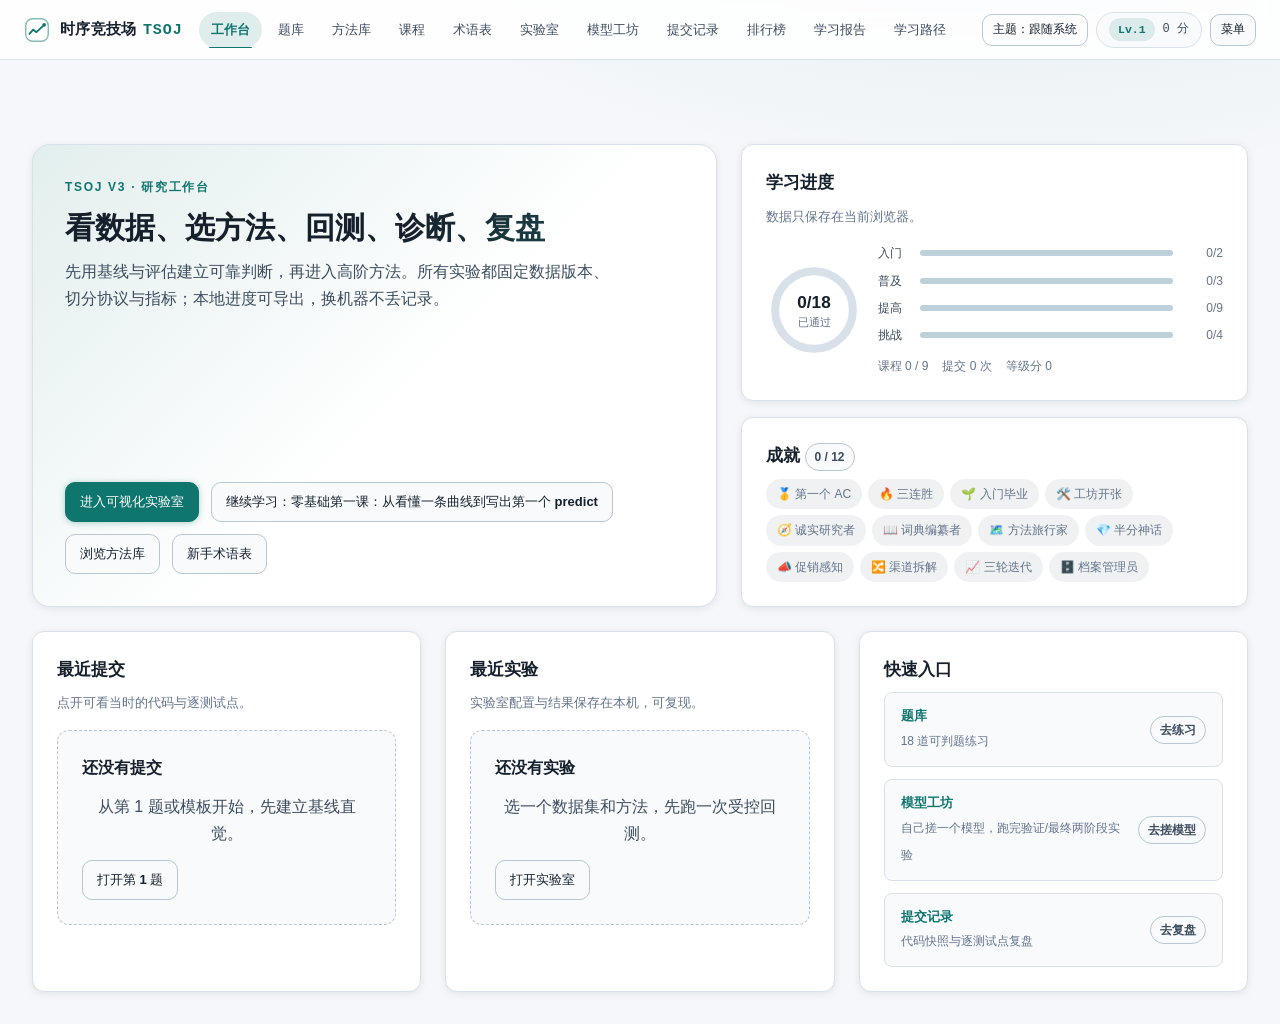
==== commit 206cc4e9: "feat(v3.11): 阶段二能力闭环——工坊协变量/对比视图/学习报告/成就扩展 - 工坊协变量：promoDays/parts 注入开关（judge ctxExtra 同机制）、COV 示范模板" ====
--- a/index.html
+++ b/index.html
@@ -22,7 +22,7 @@
 <link rel="stylesheet" href="assets/css/tokens.css?v=fe6d4442">
 <link rel="stylesheet" href="assets/css/style.css?v=f87208d3">
 <link rel="stylesheet" href="assets/css/components.css?v=613fc188">
-<link rel="stylesheet" href="assets/css/pages-v3.css?v=ab569705">
+<link rel="stylesheet" href="assets/css/pages-v3.css?v=f5ab31d0">
 
 <!-- 启动自检：脚本被拦 / 加载失败 / 1.5s 内没渲染出内容 → 直接把原因显示出来，绝不留白屏 -->
 <script>
@@ -147,6 +147,7 @@
     <a href="#/studio" data-nav="studio">模型工坊</a>
     <a href="#/submissions" data-nav="submissions">提交记录</a>
     <a href="#/ranking" data-nav="ranking">排行榜</a>
+    <a href="#/report" data-nav="report">学习报告</a>
     <a href="#/path" data-nav="path">学习路径</a>
   </nav>
 
@@ -170,6 +171,7 @@
     <a href="#/studio" data-nav="studio">模型工坊</a>
   <a href="#/submissions" data-nav="submissions">提交记录</a>
   <a href="#/ranking" data-nav="ranking">排行榜</a>
+    <a href="#/report" data-nav="report">学习报告</a>
   <a href="#/path" data-nav="path">学习路径</a>
 </nav>
 
@@ -219,12 +221,12 @@
 <script src="assets/js/lab/config.js?v=de6f9e04"></script>
 <script src="assets/js/lab/adapters.js?v=f62e1678"></script>
 <script src="assets/js/lab/stats.js?v=9e54bdd4"></script>
-<script src="assets/js/lab/runner.js?v=dd9cc347"></script>
+<script src="assets/js/lab/runner.js?v=772bb802"></script>
 <script src="assets/js/app/util.js?v=81bf3847"></script>
-<script src="assets/js/app/core.js?v=04b279d8"></script>
+<script src="assets/js/app/core.js?v=8668eb81"></script>
 <script src="assets/js/app/schema.js?v=b1d13809"></script>
 <script src="assets/js/app/store.js?v=28517197"></script>
-<script src="assets/js/app/storage.js?v=a0a5187d"></script>
+<script src="assets/js/app/storage.js?v=e2a20142"></script>
 <script src="assets/js/app/lifecycle.js?v=a4d6578a"></script>
 <script src="assets/js/app/ui.js?v=2ae4d02e"></script>
 <script src="assets/js/app/a11y.js?v=8a036472"></script>
@@ -232,15 +234,16 @@
 <script src="assets/js/app/views.js?v=43b06c35"></script>
 <script src="assets/js/app/problem-extras.js?v=074fc346"></script>
 <script src="assets/js/app/problem.js?v=e3df9dd5"></script>
-<script src="assets/js/app/pages.js?v=16de4e5e"></script>
+<script src="assets/js/app/pages.js?v=76077aa3"></script>
 <script src="assets/js/app/lab-storage.js?v=7b178608"></script>
 <script src="assets/js/app/lab-panels.js?v=d1c740d0"></script>
 <script src="assets/js/app/lab-live.js?v=4b950d56"></script>
 <script src="assets/js/app/studio-storage.js?v=dfff11ae"></script>
-<script src="assets/js/app/studio-report.js?v=4410826a"></script>
+<script src="assets/js/app/studio-report.js?v=a7ddb837"></script>
 <script src="assets/js/app/studio-csv.js?v=635934df"></script>
-<script src="assets/js/app/studio.js?v=3a1cf15b"></script>
-<script src="assets/js/app/achievements.js?v=d79f0867"></script>
+<script src="assets/js/app/studio-templates.js?v=43fefab6"></script>
+<script src="assets/js/app/studio.js?v=f453b9c2"></script>
+<script src="assets/js/app/achievements.js?v=ac1284a0"></script>
 <script src="assets/js/app/dashboard.js?v=efd6ea77"></script>
 <script src="assets/js/app/learn.js?v=cce3dd77"></script>
 <script src="assets/js/app/method-detail.js?v=af1941c5"></script>
@@ -248,10 +251,11 @@
 <script src="assets/js/app/library.js?v=3eeaffea"></script>
 <script src="assets/js/app/glossary.js?v=6ab46bc1"></script>
 <script src="assets/js/app/boards.js?v=8d7dd0d4"></script>
+<script src="assets/js/app/report.js?v=728532ff"></script>
 <script src="assets/js/app/storage-extras.js?v=9b4e4a46"></script>
 <script src="assets/js/app/cmdk.js?v=8ed14d74"></script>
 <script src="assets/js/app/links.js?v=c2ed7a20"></script>
-<script src="assets/js/app/router.js?v=6ae5d478"></script>
+<script src="assets/js/app/router.js?v=cfeb1375"></script>
 <script src="assets/js/app.js?v=1b95347c"></script>
 </body>
 </html>
--- a/assets/css/pages-v3.css
+++ b/assets/css/pages-v3.css
@@ -682,3 +682,8 @@
   border-color: color-mix(in srgb, var(--v3-warn) 38%, transparent);
   font-weight: 600;
 }
+
+/* 工坊：协变量开关区 */
+.studio-cov { margin-top: var(--v3-space-3); }
+.studio-cov .ds-card-sub { display: block; margin-bottom: 6px; }
+.studio-cov .ds-badge { margin-right: 4px; cursor: pointer; }
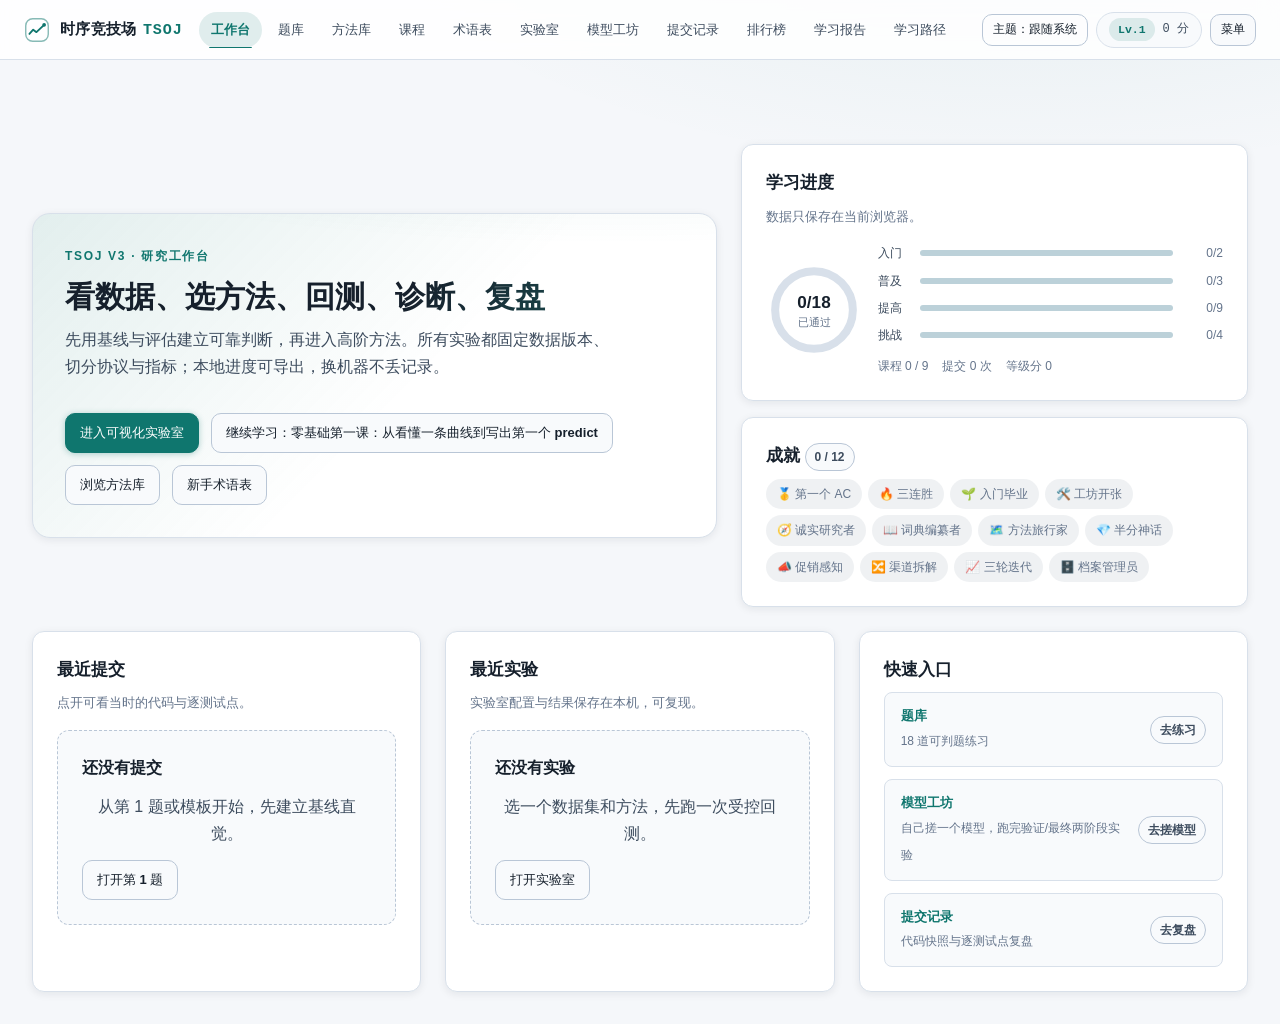
==== commit 30f3476d: "style(v3.12): 顶尖视觉打磨——hero 居中/成就发光/卡片入场动画/微交互 - Dashboard hero 垂直居中（消除右栏撑高后的下方大片空白） - 成就徽章已解锁态：微发光 b" ====
--- a/index.html
+++ b/index.html
@@ -22,7 +22,7 @@
 <link rel="stylesheet" href="assets/css/tokens.css?v=fe6d4442">
 <link rel="stylesheet" href="assets/css/style.css?v=f87208d3">
 <link rel="stylesheet" href="assets/css/components.css?v=613fc188">
-<link rel="stylesheet" href="assets/css/pages-v3.css?v=f5ab31d0">
+<link rel="stylesheet" href="assets/css/pages-v3.css?v=3f663d94">
 
 <!-- 启动自检：脚本被拦 / 加载失败 / 1.5s 内没渲染出内容 → 直接把原因显示出来，绝不留白屏 -->
 <script>
@@ -251,7 +251,7 @@
 <script src="assets/js/app/library.js?v=3eeaffea"></script>
 <script src="assets/js/app/glossary.js?v=6ab46bc1"></script>
 <script src="assets/js/app/boards.js?v=8d7dd0d4"></script>
-<script src="assets/js/app/report.js?v=728532ff"></script>
+<script src="assets/js/app/report.js?v=52e35bab"></script>
 <script src="assets/js/app/storage-extras.js?v=9b4e4a46"></script>
 <script src="assets/js/app/cmdk.js?v=8ed14d74"></script>
 <script src="assets/js/app/links.js?v=c2ed7a20"></script>
--- a/assets/css/pages-v3.css
+++ b/assets/css/pages-v3.css
@@ -687,3 +687,66 @@
 .studio-cov { margin-top: var(--v3-space-3); }
 .studio-cov .ds-card-sub { display: block; margin-bottom: 6px; }
 .studio-cov .ds-badge { margin-right: 4px; cursor: pointer; }
+
+/* RE/TLE 段在 verdict 分布条中用警示色 */
+.wk-dbar-bad { background: var(--v3-err) !important; }
+
+/* =========================================================================
+   v3.12 顶尖视觉打磨
+   ========================================================================= */
+
+/* 1) Dashboard hero 垂直居中：消除右栏撑高后的下方大片空白 */
+.wk-hero { align-items: center; }
+.wk-hero-slim { align-items: stretch; }
+
+/* 2) 成就徽章：已解锁的微发光 + 悬停放大 */
+.wk-ach-on {
+  box-shadow: 0 0 6px color-mix(in srgb, var(--v3-warn) 28%, transparent);
+  transition: transform 0.15s ease, box-shadow 0.15s ease;
+}
+.wk-ach-on:hover {
+  transform: scale(1.06);
+  box-shadow: 0 0 12px color-mix(in srgb, var(--v3-warn) 42%, transparent);
+}
+
+/* 3) 卡片入场动画：路由切换时依次淡入上浮（带 stagger 延迟） */
+@keyframes card-in {
+  from { opacity: 0; transform: translateY(8px); }
+  to { opacity: 1; transform: translateY(0); }
+}
+.ds-card,
+.mcard,
+.gcard,
+.course-module {
+  animation: card-in 0.35s ease both;
+}
+.ds-card:nth-child(2) { animation-delay: 0.05s; }
+.ds-card:nth-child(3) { animation-delay: 0.10s; }
+@media (prefers-reduced-motion: reduce) {
+  .ds-card, .mcard, .gcard, .course-module { animation: none; }
+}
+
+/* 5) 方法卡悬浮：微上浮 + 阴影增强（与 tier 色条联动） */
+.mcard:hover {
+  transform: translateY(-2px);
+  box-shadow: 0 4px 16px rgba(0, 0, 0, 0.18);
+}
+
+/* 6) 术语卡小图标：类别前缀点 */
+.gcard::before {
+  content: "";
+  display: inline-block;
+  width: 6px;
+  height: 6px;
+  border-radius: 50%;
+  position: absolute;
+  left: 5px;
+  top: 18px;
+}
+.gcard { position: relative; }
+.gcard[data-cat="basics"]::before, .gcard[data-cat="methods"]::before { background: var(--tier-classic); }
+.gcard[data-cat="math"], .gcard[data-cat="prob"] { }
+.gcard[data-cat="math"]::before, .gcard[data-cat="prob"]::before { background: var(--tier-deep); }
+.gcard[data-cat="data"]::before, .gcard[data-cat="deep"]::before { background: var(--tier-foundation); }
+.gcard[data-cat="eval"], .gcard[data-cat="metrics"]::before { background: var(--tier-competition); }
+.gcard[data-cat="platform"]::before { background: var(--muted); }
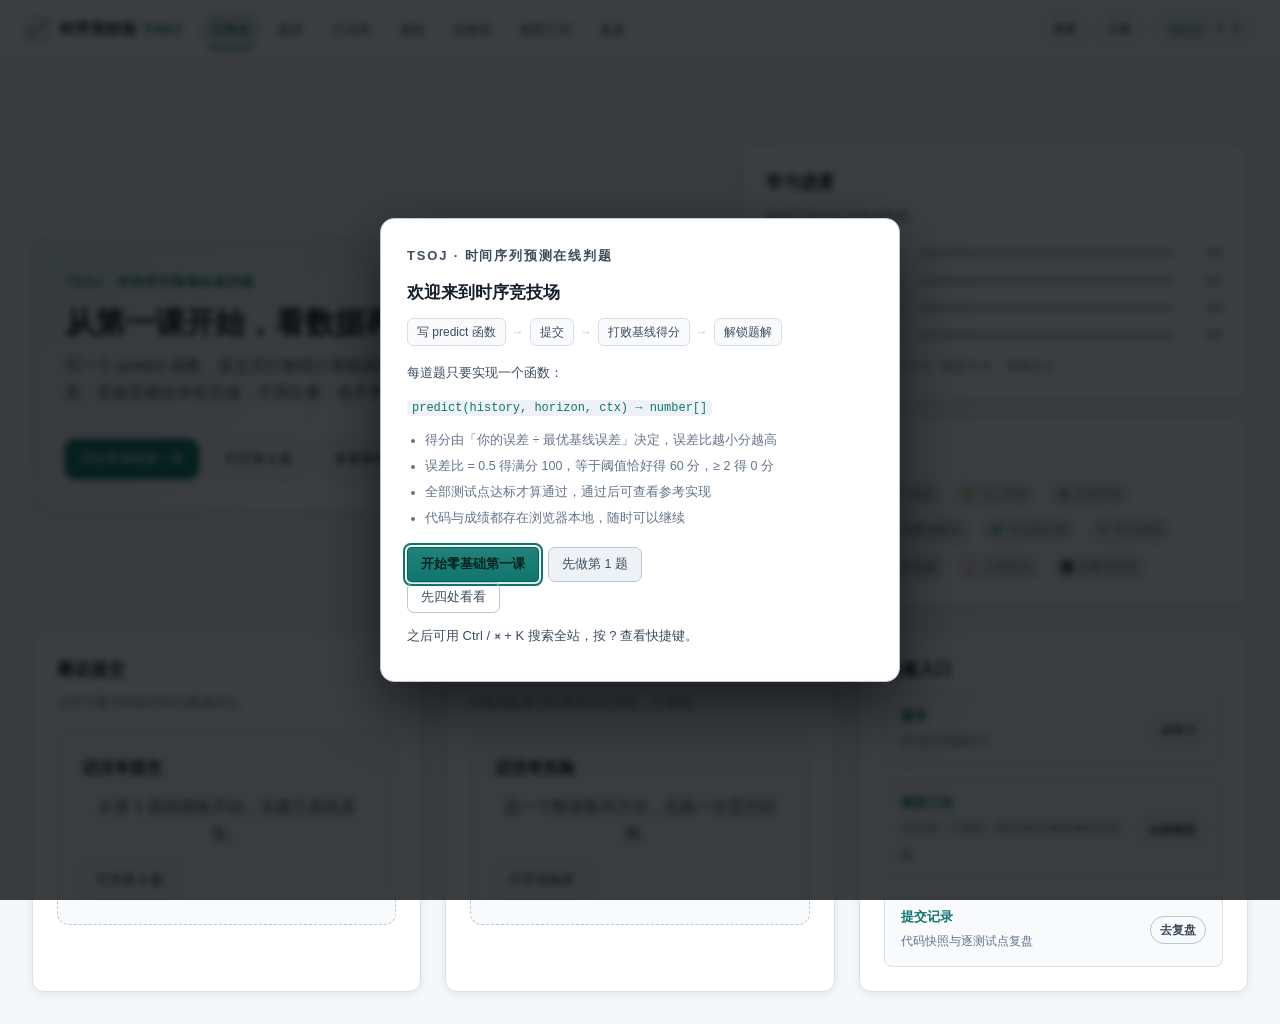
==== commit f2745bb1: "feat(v3.13): 成熟产品第一波——引导不被默认路由关掉、新访客主按钮去第一课、顶栏「更多」菜单与 SEO/CI 首次打开 index.html 时，把空 hash 写成 #/ 触发的 has" ====
--- a/index.html
+++ b/index.html
@@ -16,13 +16,34 @@
       真正跑不可信代码的是 judge.js 里的 Web Worker（能力遮蔽 + 原型链冻结 + 超时终止），
       CSP 只是网络层的兜底，不是唯一防线。
 -->
+<link rel="icon" href="data:image/svg+xml,<svg xmlns=%22http://www.w3.org/2000/svg%22 viewBox=%220 0 24 24%22><rect x=%221.6%22 y=%221.6%22 width=%2220.8%22 height=%2220.8%22 rx=%226.4%22 fill=%22none%22 stroke=%22%232dd4bf%22 stroke-width=%221.3%22 opacity=%220.5%22/><path d=%22M5 15.6l3.5-3.9 3 2.3L18.6 7.2%22 fill=%22none%22 stroke=%22%232dd4bf%22 stroke-width=%221.7%22 stroke-linecap=%22round%22 stroke-linejoin=%22round%22/><circle cx=%2218.6%22 cy=%227.2%22 r=%221.7%22 fill=%22%232dd4bf%22/></svg>">
 <meta http-equiv="Content-Security-Policy" content="connect-src 'none'">
 <title>时序竞技场 TSOJ · 时间序列预测在线判题</title>
 <meta name="description" content="时序竞技场 TSOJ：写 predict 函数、提交、打败统计基线得分并解锁题解的纯前端时间序列预测判题平台。">
+<meta name="theme-color" content="#0d1117" media="(prefers-color-scheme: dark)">
+<meta name="theme-color" content="#f4f7fb" media="(prefers-color-scheme: light)">
+<link rel="canonical" href="/ts-dojo/">
+<meta property="og:site_name" content="时序竞技场 TSOJ">
+<meta property="og:title" content="时序竞技场 TSOJ · 时间序列预测在线判题">
+<meta property="og:description" content="纯前端、零依赖的时间序列预测在线判题学习平台：写 predict 函数、提交、打败统计基线得分并解锁题解。">
+<meta property="og:type" content="website">
+<meta property="og:url" content="https://ljsljs123.github.io/ts-dojo/">
+<meta property="og:image" content="https://ljsljs123.github.io/ts-dojo/assets/og-image.png">
+<meta property="og:image:width" content="1200">
+<meta property="og:image:height" content="630">
+<meta property="og:locale" content="zh_CN">
+<meta name="twitter:card" content="summary_large_image">
+<meta name="twitter:title" content="时序竞技场 TSOJ · 时间序列预测在线判题">
+<meta name="twitter:description" content="纯前端、零依赖的时间序列预测在线判题学习平台。">
+<meta name="twitter:image" content="https://ljsljs123.github.io/ts-dojo/assets/og-image.png">
+<link rel="apple-touch-icon" href="assets/apple-touch-icon.png">
+<script type="application/ld+json">
+{"@context":"https://schema.org","@type":"WebApplication","name":"时序竞技场 TSOJ","applicationCategory":"EducationalApplication","operatingSystem":"Any","url":"https://ljsljs123.github.io/ts-dojo/","description":"纯前端、零依赖的时间序列预测在线判题学习平台。","inLanguage":"zh-CN","offers":{"@type":"Offer","price":"0","priceCurrency":"CNY"}}
+</script>
 <link rel="stylesheet" href="assets/css/tokens.css?v=fe6d4442">
-<link rel="stylesheet" href="assets/css/style.css?v=f87208d3">
-<link rel="stylesheet" href="assets/css/components.css?v=613fc188">
-<link rel="stylesheet" href="assets/css/pages-v3.css?v=3f663d94">
+<link rel="stylesheet" href="assets/css/style.css?v=2afd7d94">
+<link rel="stylesheet" href="assets/css/components.css?v=c8ac7869">
+<link rel="stylesheet" href="assets/css/pages-v3.css?v=38af721e">
 
 <!-- 启动自检：脚本被拦 / 加载失败 / 1.5s 内没渲染出内容 → 直接把原因显示出来，绝不留白屏 -->
 <script>
@@ -134,7 +155,7 @@
             stroke-linecap="round" stroke-linejoin="round"/>
       <circle cx="18.6" cy="7.2" r="1.7" fill="currentColor"/>
     </svg>
-    <span class="brand-text">时序竞技场 <b>TSOJ</b></span>
+    <span class="brand-text wk-brand-text">时序竞技场 <b>TSOJ</b></span>
   </a>
 
   <nav class="nav wk-nav" id="nav" aria-label="主导航">
@@ -142,16 +163,24 @@
     <a href="#/problems" data-nav="problems">题库</a>
     <a href="#/methods" data-nav="methods">方法库</a>
     <a href="#/learn" data-nav="learn">课程</a>
-    <a href="#/glossary" data-nav="glossary">术语表</a>
     <a href="#/lab" data-nav="lab">实验室</a>
     <a href="#/studio" data-nav="studio">模型工坊</a>
-    <a href="#/submissions" data-nav="submissions">提交记录</a>
-    <a href="#/ranking" data-nav="ranking">排行榜</a>
-    <a href="#/report" data-nav="report">学习报告</a>
-    <a href="#/path" data-nav="path">学习路径</a>
+    <div class="wk-more" id="navMore">
+      <button class="wk-more-btn" id="btnNavMore" type="button" aria-expanded="false" aria-haspopup="true" aria-controls="navMoreMenu">更多</button>
+      <div class="wk-more-menu" id="navMoreMenu" hidden>
+        <a href="#/glossary" data-nav="glossary">术语表</a>
+        <a href="#/submissions" data-nav="submissions">提交记录</a>
+        <a href="#/ranking" data-nav="ranking">排行榜</a>
+        <a href="#/report" data-nav="report">学习报告</a>
+        <a href="#/path" data-nav="path">学习路径</a>
+        <button type="button" class="wk-more-action" id="btnMoreKeys">快捷键</button>
+        <button type="button" class="wk-more-action" id="btnMoreOnboard">重新查看引导</button>
+      </div>
+    </div>
   </nav>
 
   <div class="topbar-right wk-actions">
+    <button class="ds-btn ds-btn-ghost ds-btn-sm wk-cmdk-btn" id="btnCmdk" type="button" aria-label="打开命令面板（Ctrl 或 ⌘ + K）" title="命令面板 · Ctrl / ⌘ + K">搜索</button>
     <button class="ds-btn ds-btn-ghost ds-btn-sm" id="btnTheme" type="button" aria-label="切换深浅主题">主题</button>
     <div class="score-chip wk-score" id="scoreChip" title="累计等级分 = 各题历史最高分之和">
       <span class="lv" id="lvText">Lv.1</span>
@@ -166,13 +195,15 @@
   <a href="#/problems" data-nav="problems">题库</a>
   <a href="#/methods" data-nav="methods">方法库</a>
   <a href="#/learn" data-nav="learn">课程</a>
-    <a href="#/glossary" data-nav="glossary">术语表</a>
+  <a href="#/glossary" data-nav="glossary">术语表</a>
   <a href="#/lab" data-nav="lab">实验室</a>
-    <a href="#/studio" data-nav="studio">模型工坊</a>
+  <a href="#/studio" data-nav="studio">模型工坊</a>
   <a href="#/submissions" data-nav="submissions">提交记录</a>
   <a href="#/ranking" data-nav="ranking">排行榜</a>
-    <a href="#/report" data-nav="report">学习报告</a>
+  <a href="#/report" data-nav="report">学习报告</a>
   <a href="#/path" data-nav="path">学习路径</a>
+  <button type="button" class="wk-drawer-action" id="btnDrawerCmdk">命令面板</button>
+  <button type="button" class="wk-drawer-action" id="btnDrawerKeys">快捷键</button>
 </nav>
 
 <!-- ============ 视图容器 ============
@@ -233,7 +264,7 @@
 <script src="assets/js/app/theme.js?v=ed67524f"></script>
 <script src="assets/js/app/views.js?v=43b06c35"></script>
 <script src="assets/js/app/problem-extras.js?v=074fc346"></script>
-<script src="assets/js/app/problem.js?v=e3df9dd5"></script>
+<script src="assets/js/app/problem.js?v=fbb99da5"></script>
 <script src="assets/js/app/pages.js?v=76077aa3"></script>
 <script src="assets/js/app/lab-storage.js?v=7b178608"></script>
 <script src="assets/js/app/lab-panels.js?v=d1c740d0"></script>
@@ -241,10 +272,10 @@
 <script src="assets/js/app/studio-storage.js?v=dfff11ae"></script>
 <script src="assets/js/app/studio-report.js?v=a7ddb837"></script>
 <script src="assets/js/app/studio-csv.js?v=635934df"></script>
-<script src="assets/js/app/studio-templates.js?v=43fefab6"></script>
-<script src="assets/js/app/studio.js?v=f453b9c2"></script>
+<script src="assets/js/app/studio-templates.js?v=5e2de02f"></script>
+<script src="assets/js/app/studio.js?v=ba73e994"></script>
 <script src="assets/js/app/achievements.js?v=ac1284a0"></script>
-<script src="assets/js/app/dashboard.js?v=efd6ea77"></script>
+<script src="assets/js/app/dashboard.js?v=e240ce7e"></script>
 <script src="assets/js/app/learn.js?v=cce3dd77"></script>
 <script src="assets/js/app/method-detail.js?v=af1941c5"></script>
 <script src="assets/js/app/lab.js?v=743af1bf"></script>
@@ -253,9 +284,11 @@
 <script src="assets/js/app/boards.js?v=8d7dd0d4"></script>
 <script src="assets/js/app/report.js?v=52e35bab"></script>
 <script src="assets/js/app/storage-extras.js?v=9b4e4a46"></script>
-<script src="assets/js/app/cmdk.js?v=8ed14d74"></script>
+<script src="assets/js/app/cmdk.js?v=bfd607da"></script>
 <script src="assets/js/app/links.js?v=c2ed7a20"></script>
-<script src="assets/js/app/router.js?v=cfeb1375"></script>
-<script src="assets/js/app.js?v=1b95347c"></script>
+<script src="assets/js/app/router.js?v=faa0a199"></script>
+<script src="assets/js/app/onboarding.js?v=4f610b99"></script>
+<script src="assets/js/app/shell.js?v=30d634b2"></script>
+<script src="assets/js/app.js?v=3546100f"></script>
 </body>
 </html>
--- a/assets/css/style.css
+++ b/assets/css/style.css
@@ -882,6 +882,44 @@
   font-size: 12px;
 }
 .modal .modal-actions { display: flex; justify-content: flex-end; gap: 9px; }
+.modal .modal-actions-stack { justify-content: flex-start; flex-wrap: wrap; }
+.modal a.btn { text-decoration: none; display: inline-flex; align-items: center; }
+.modal-onboard { max-width: 520px; }
+.onb-kicker {
+  margin: 0 0 6px;
+  color: var(--accent);
+  font-size: 11px;
+  font-weight: 650;
+  letter-spacing: 0.14em;
+  text-transform: uppercase;
+}
+.onb-later { margin: 12px 0 0; }
+.onb-hint { margin: 8px 0 0; color: var(--muted); font-size: 12px; }
+.ks-list { display: grid; gap: 8px; margin: 0 0 18px; }
+.ks-row {
+  display: grid;
+  grid-template-columns: minmax(140px, auto) 1fr;
+  gap: 12px;
+  align-items: center;
+  padding: 8px 10px;
+  border: 1px solid var(--line);
+  border-radius: 8px;
+  background: var(--panel-2);
+  font-size: 13px;
+  color: var(--text-dim);
+}
+.ks-row kbd {
+  display: inline-block;
+  padding: 2px 7px;
+  border: 1px solid var(--line-2);
+  border-radius: 6px;
+  background: var(--panel);
+  color: var(--text);
+  font-family: var(--mono);
+  font-size: 12px;
+  font-weight: 600;
+}
+.modal-keys { max-width: 520px; }
 .modal .modal-flow {
   display: flex;
   gap: 6px;
--- a/assets/css/components.css
+++ b/assets/css/components.css
@@ -55,10 +55,8 @@
   gap: 4px;
   flex: 1 1 auto;
   min-width: 0;
-  overflow-x: auto;
-  scrollbar-width: none;
-}
-.wk-nav::-webkit-scrollbar { display: none; }
+  /* 不再横向滚动：11 个入口已收进「更多」。overflow 会把绝对定位的下拉菜单裁进顶栏。 */
+}
 
 .wk-nav a {
   display: inline-flex;
@@ -94,7 +92,9 @@
 }
 .wk-score b { color: var(--v3-text); }
 
-.wk-menu-btn { display: none; }
+/* 必须压过后面的 .ds-btn { display:inline-flex }，否则「菜单」在桌面常驻，挤占导航宽度 */
+.ds-btn.wk-menu-btn { display: none; }
+
 
 .wk-drawer {
   position: fixed;
@@ -118,6 +118,77 @@
   color: var(--v3-text-dim);
 }
 .wk-drawer a[aria-current="page"] { color: var(--v3-accent); background: var(--v3-accent-soft); }
+.wk-drawer-action {
+  min-height: 44px;
+  display: flex;
+  align-items: center;
+  margin: 6px 0 0;
+  padding: 0 12px;
+  border: 0;
+  border-radius: var(--v3-radius-sm);
+  background: transparent;
+  color: var(--v3-text-dim);
+  font: inherit;
+  text-align: left;
+  cursor: pointer;
+}
+.wk-drawer-action:hover { background: var(--v3-panel-3); color: var(--v3-text); }
+
+.wk-more { position: relative; flex: 0 0 auto; }
+.wk-more-btn,
+.wk-more-action {
+  display: inline-flex;
+  align-items: center;
+  min-height: 36px;
+  padding: 0 12px;
+  border: 0;
+  border-radius: 999px;
+  background: transparent;
+  color: var(--v3-text-dim);
+  font: inherit;
+  font-size: var(--v3-fs-sm);
+  cursor: pointer;
+}
+.wk-more-btn:hover,
+.wk-more-btn[aria-expanded="true"] { background: var(--v3-panel-3); color: var(--v3-text); }
+.wk-more-btn.is-current {
+  color: var(--v3-accent);
+  background: var(--v3-accent-soft);
+  font-weight: 650;
+}
+.wk-more-menu {
+  position: absolute;
+  top: calc(100% + 8px);
+  right: 0;
+  min-width: 200px;
+  display: flex;
+  flex-direction: column;
+  gap: 2px;
+  padding: 6px;
+  background: var(--v3-panel);
+  border: 1px solid var(--v3-line);
+  border-radius: 12px;
+  box-shadow: var(--v3-shadow);
+  z-index: 60;
+}
+.wk-more-menu[hidden] { display: none !important; }
+.wk-more-menu a,
+.wk-more-action {
+  min-height: 40px;
+  width: 100%;
+  justify-content: flex-start;
+  padding: 0 12px;
+  border-radius: 8px;
+  color: var(--v3-text-dim);
+  text-decoration: none;
+}
+.wk-more-menu a:hover,
+.wk-more-action:hover { background: var(--v3-panel-3); color: var(--v3-text); }
+.wk-more-menu a[aria-current="page"] {
+  color: var(--v3-accent);
+  background: var(--v3-accent-soft);
+  font-weight: 650;
+}
 
 .wk-main {
   max-width: var(--v3-max);
@@ -291,10 +362,11 @@
 
 @media (max-width: 860px) {
   .wk-nav { display: none; }
-  .wk-menu-btn { display: inline-flex; }
+  .ds-btn.wk-menu-btn { display: inline-flex; }
+  .wk-cmdk-btn { display: none; }
   .wk-score { display: inline-flex; min-height: 32px; padding: 0 8px; font-size: var(--v3-fs-xs); }
   .wk-topbar { gap: var(--v3-space-2); padding: 0 var(--v3-space-3); }
-  .wk-brand-text { display: none; }
+  .wk-brand-text, .brand-text { display: none; }
 }
 
 @media (max-width: 640px) {
--- a/assets/css/pages-v3.css
+++ b/assets/css/pages-v3.css
@@ -750,3 +750,6 @@
 .gcard[data-cat="data"]::before, .gcard[data-cat="deep"]::before { background: var(--tier-foundation); }
 .gcard[data-cat="eval"], .gcard[data-cat="metrics"]::before { background: var(--tier-competition); }
 .gcard[data-cat="platform"]::before { background: var(--muted); }
+
+/* 工坊工具栏：允许模板按钮组换行（防三按钮挤压主按钮） */
+.editor-toolbar .tb-right { flex-wrap: wrap; justify-content: flex-end; }
